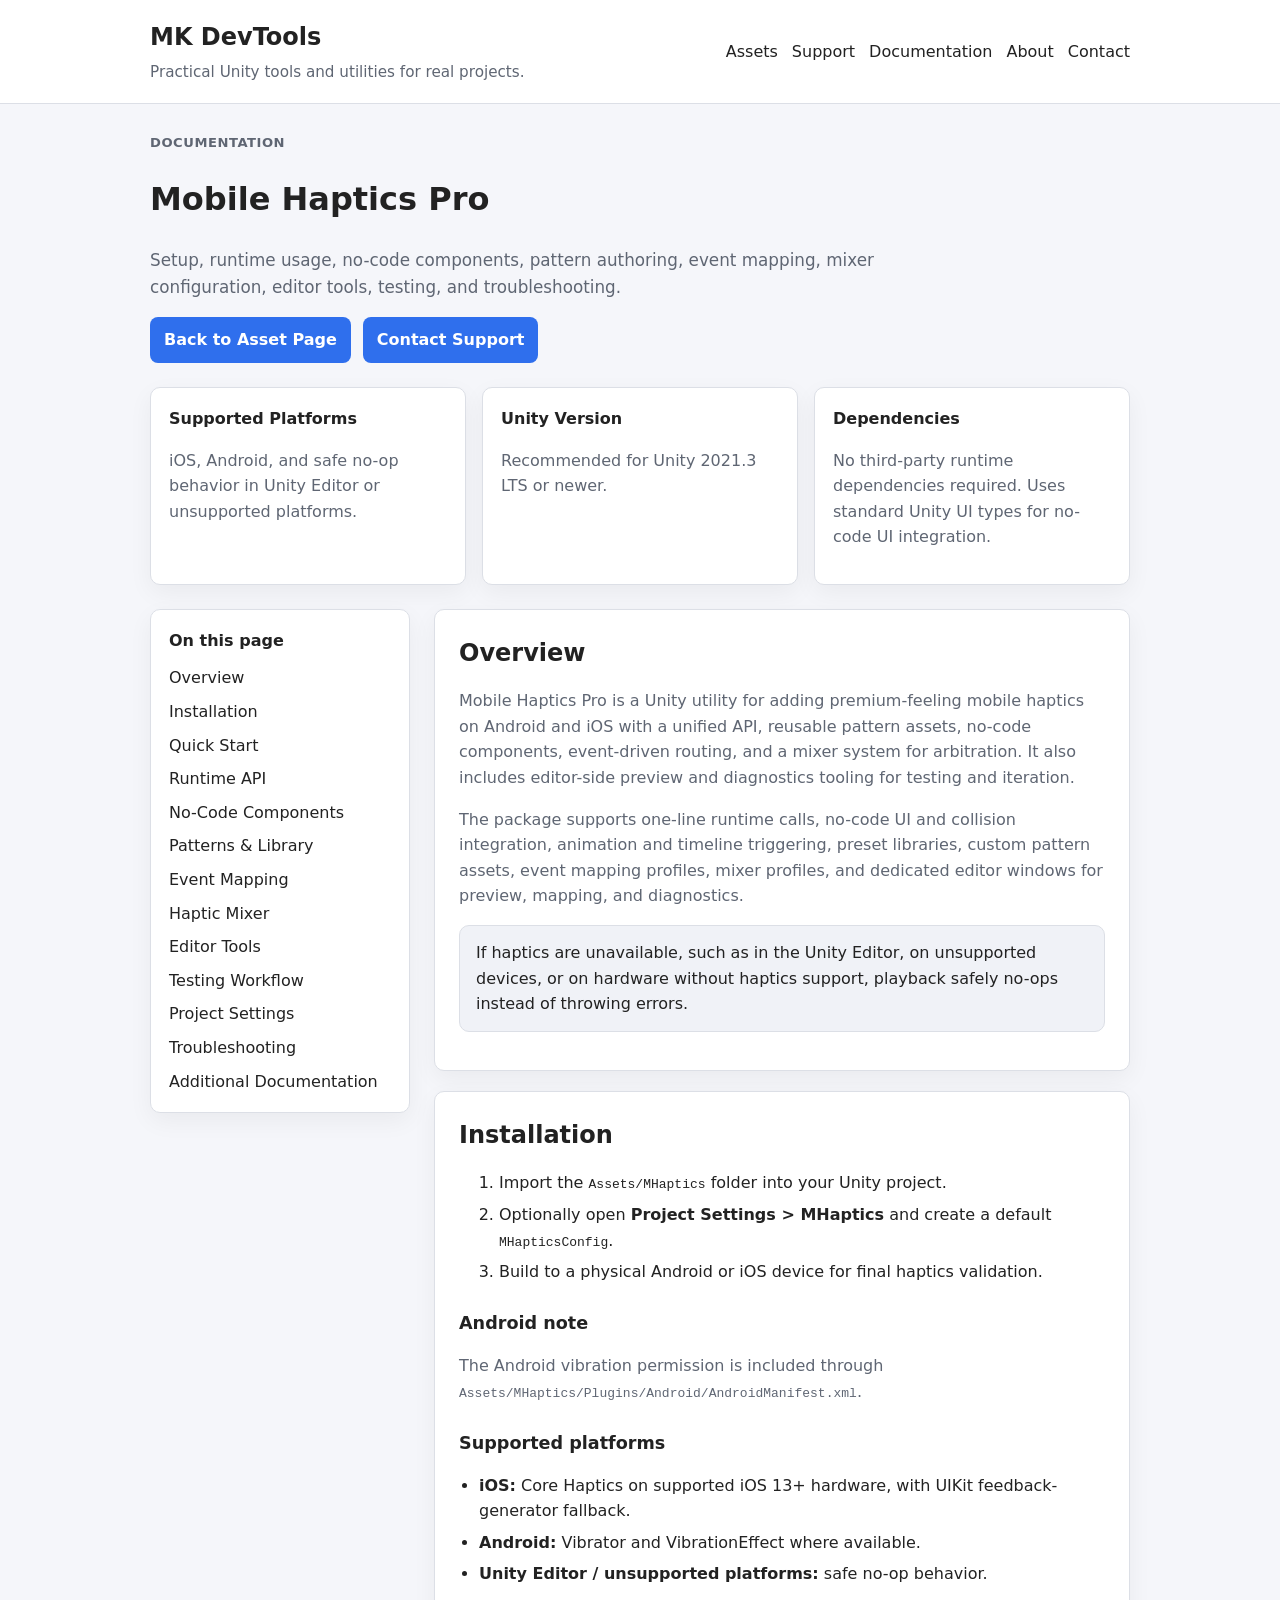
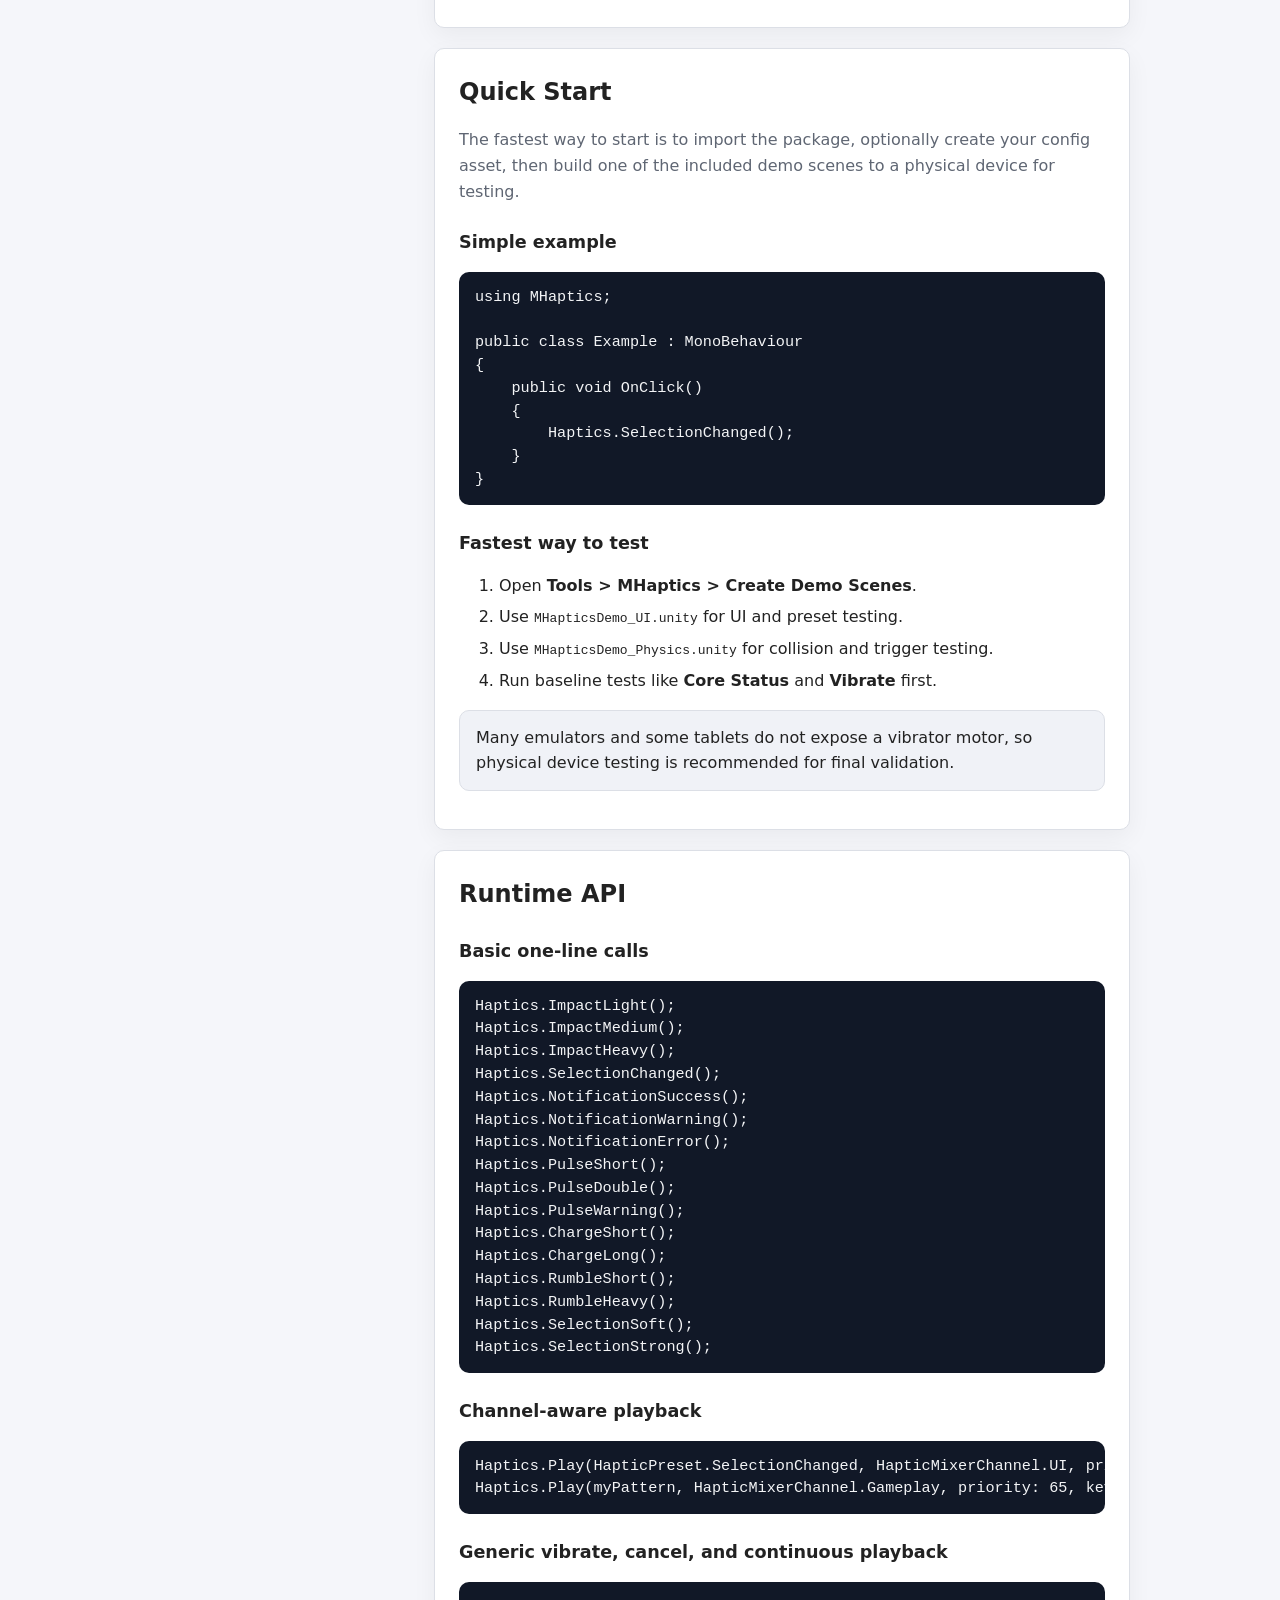
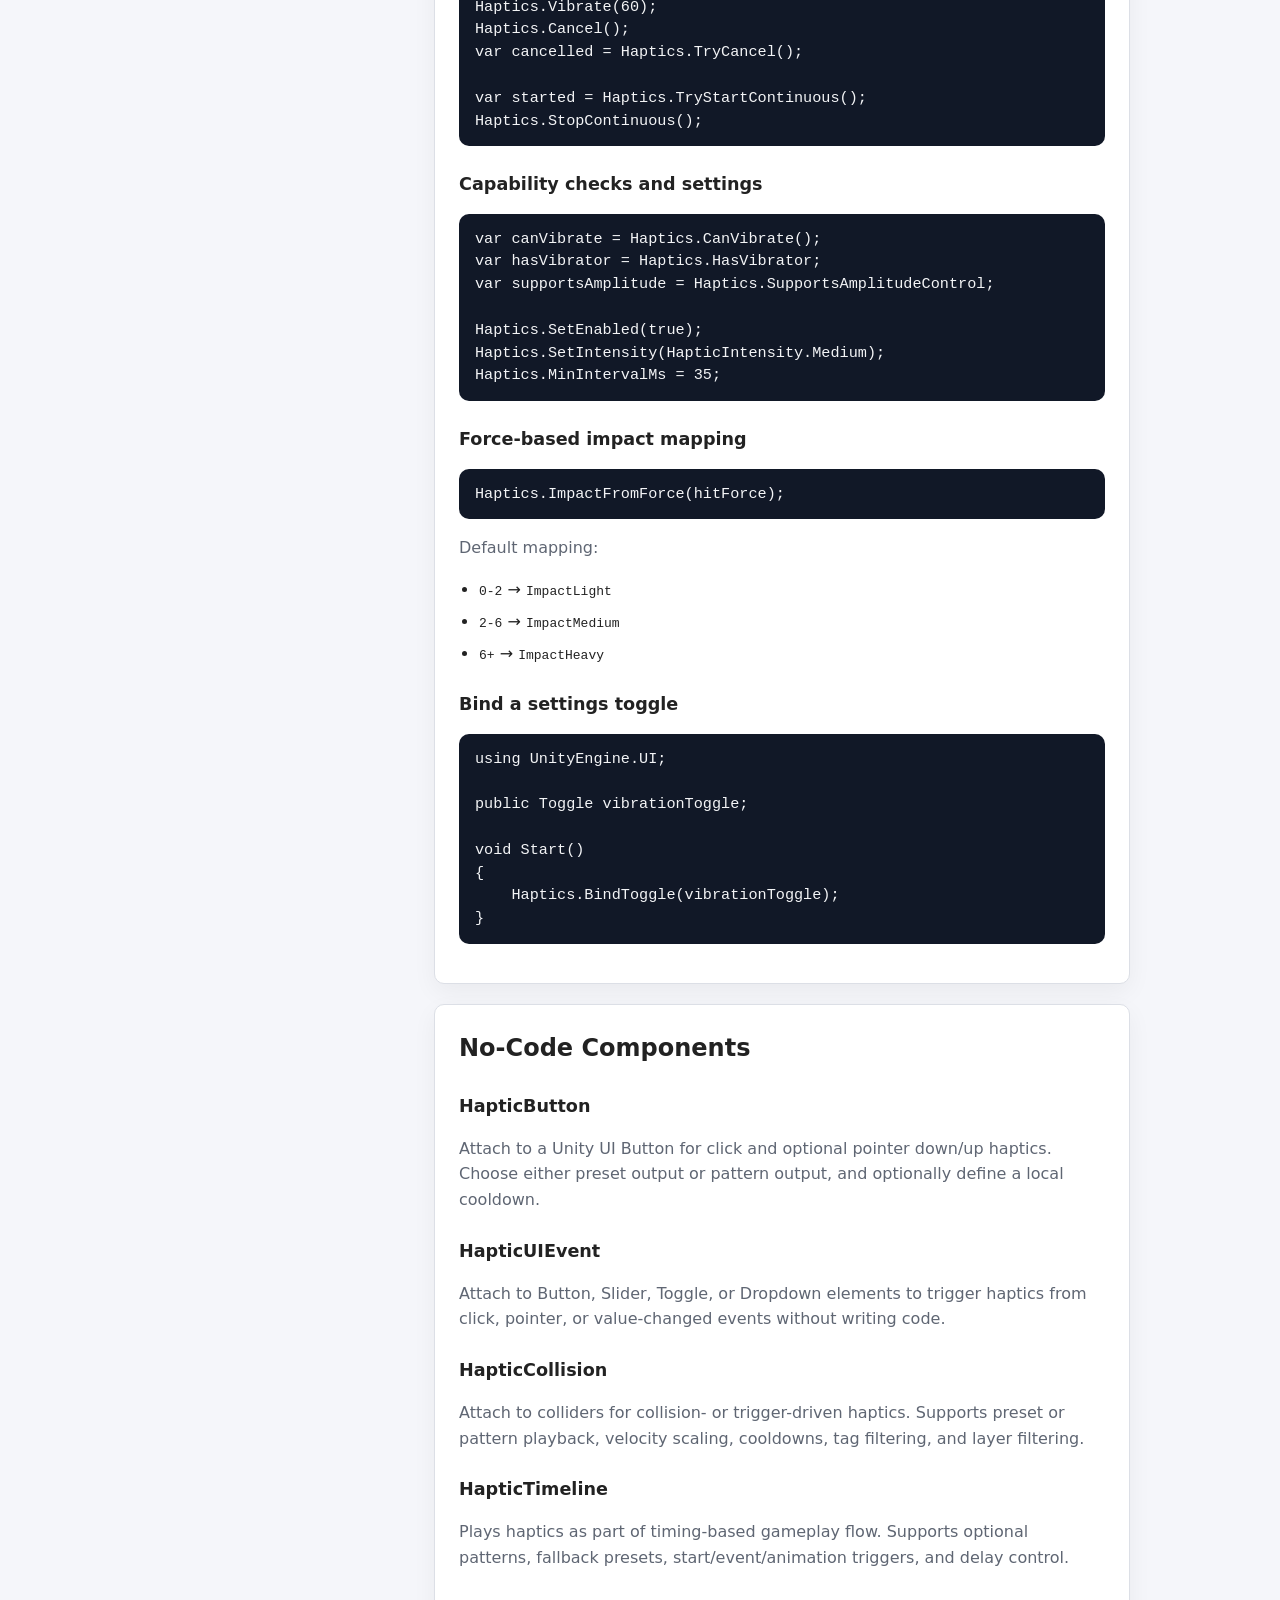
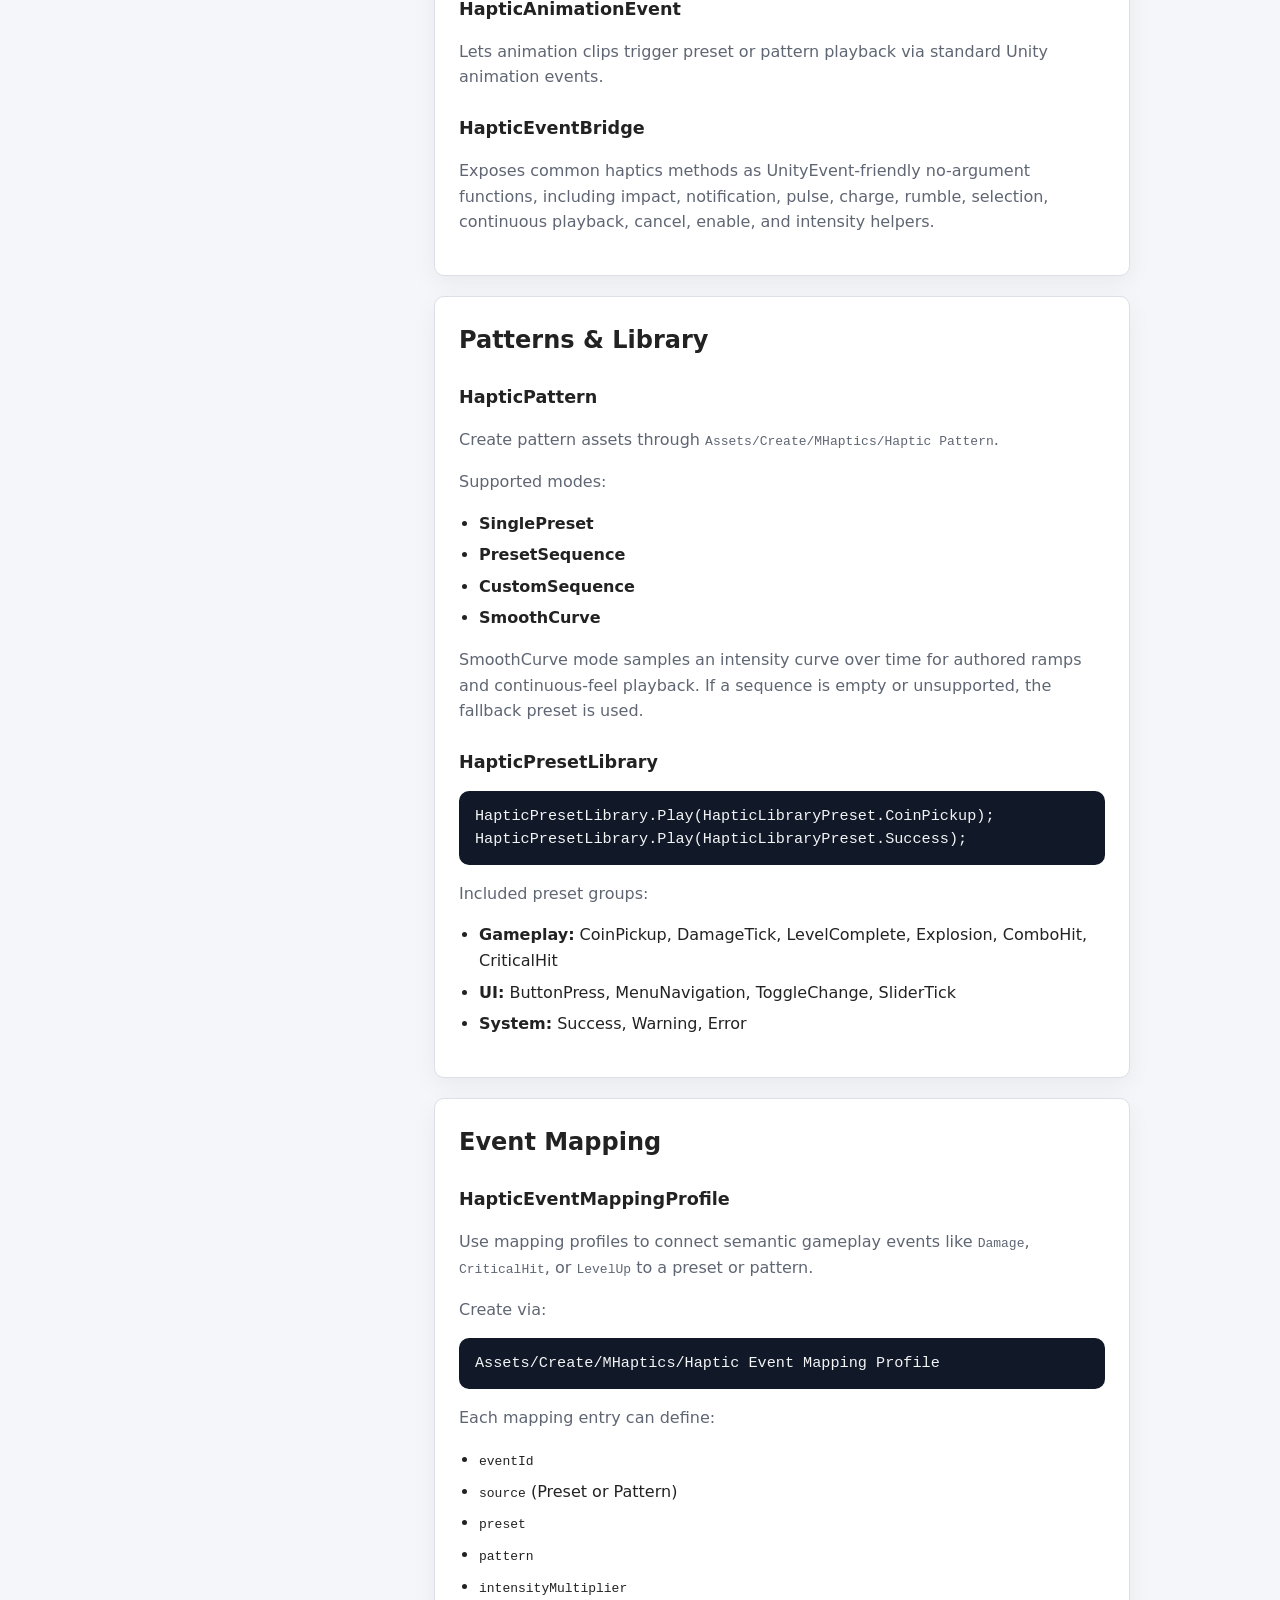
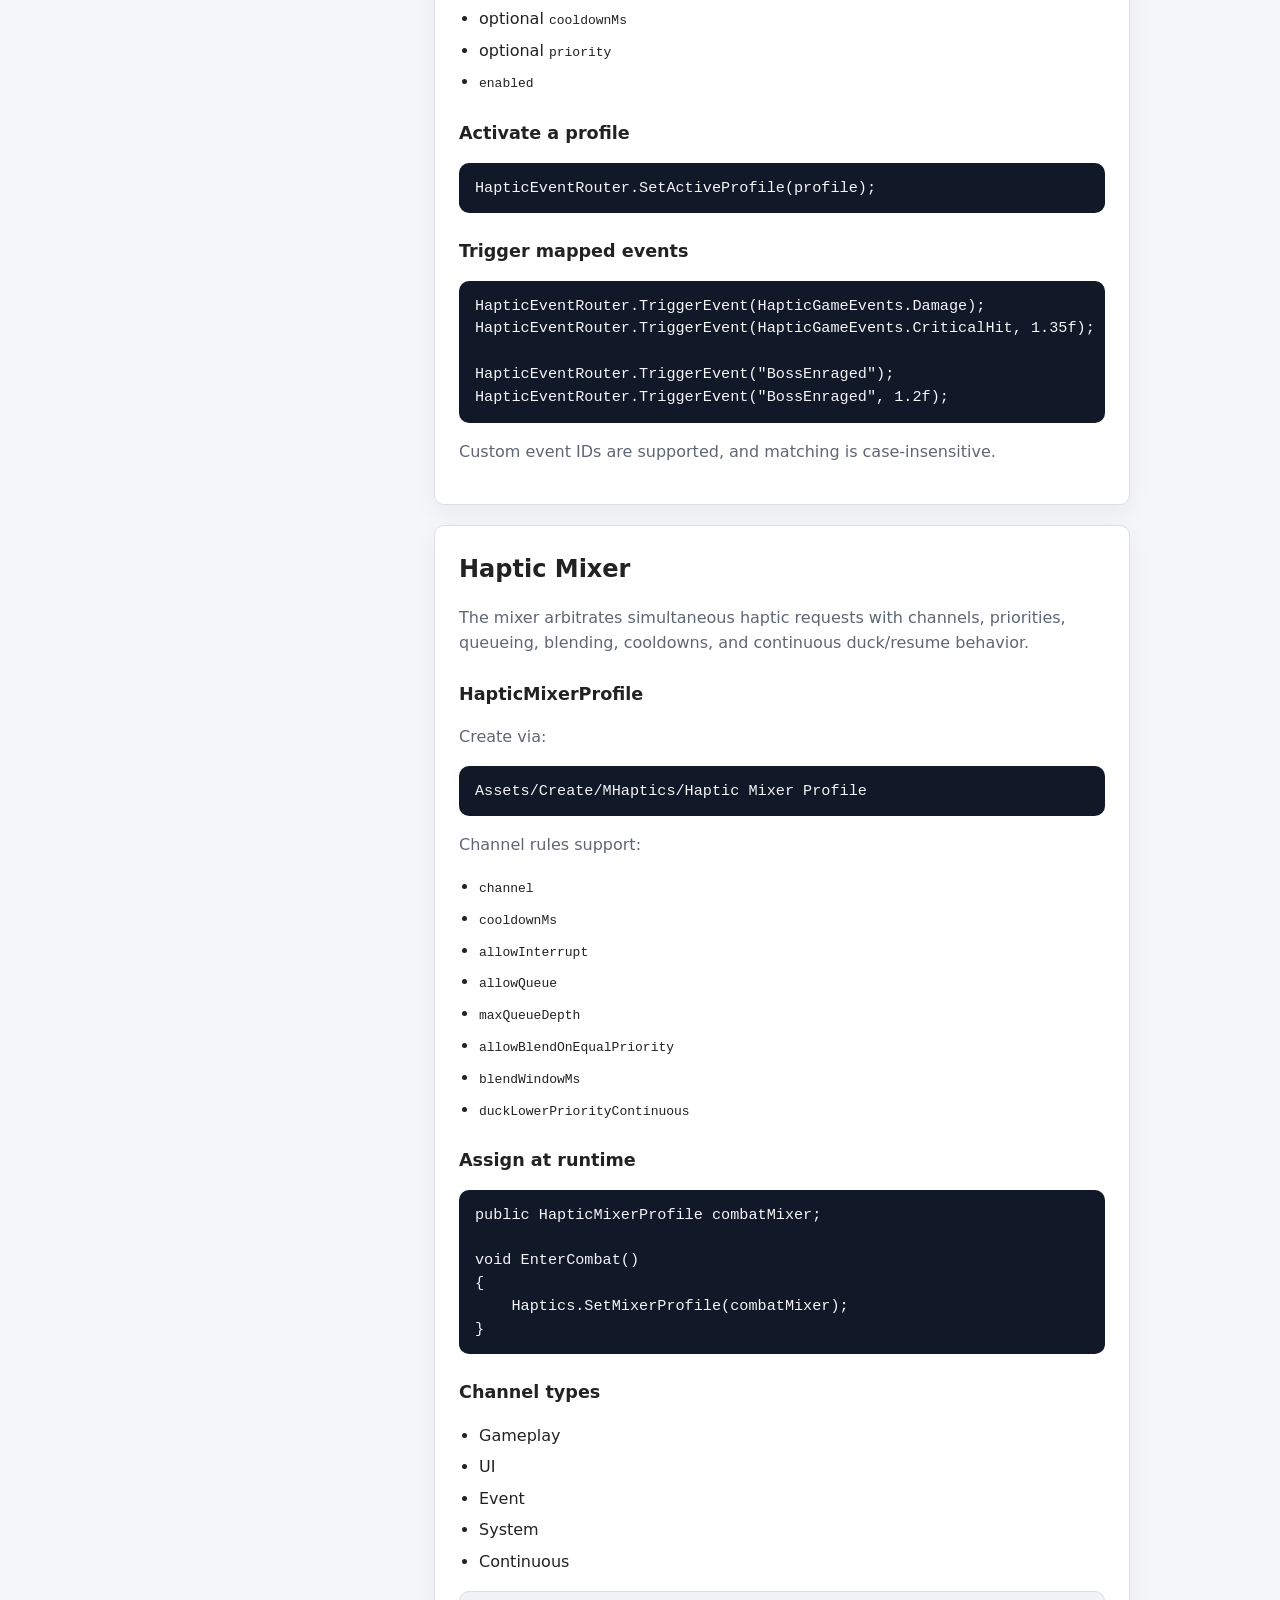
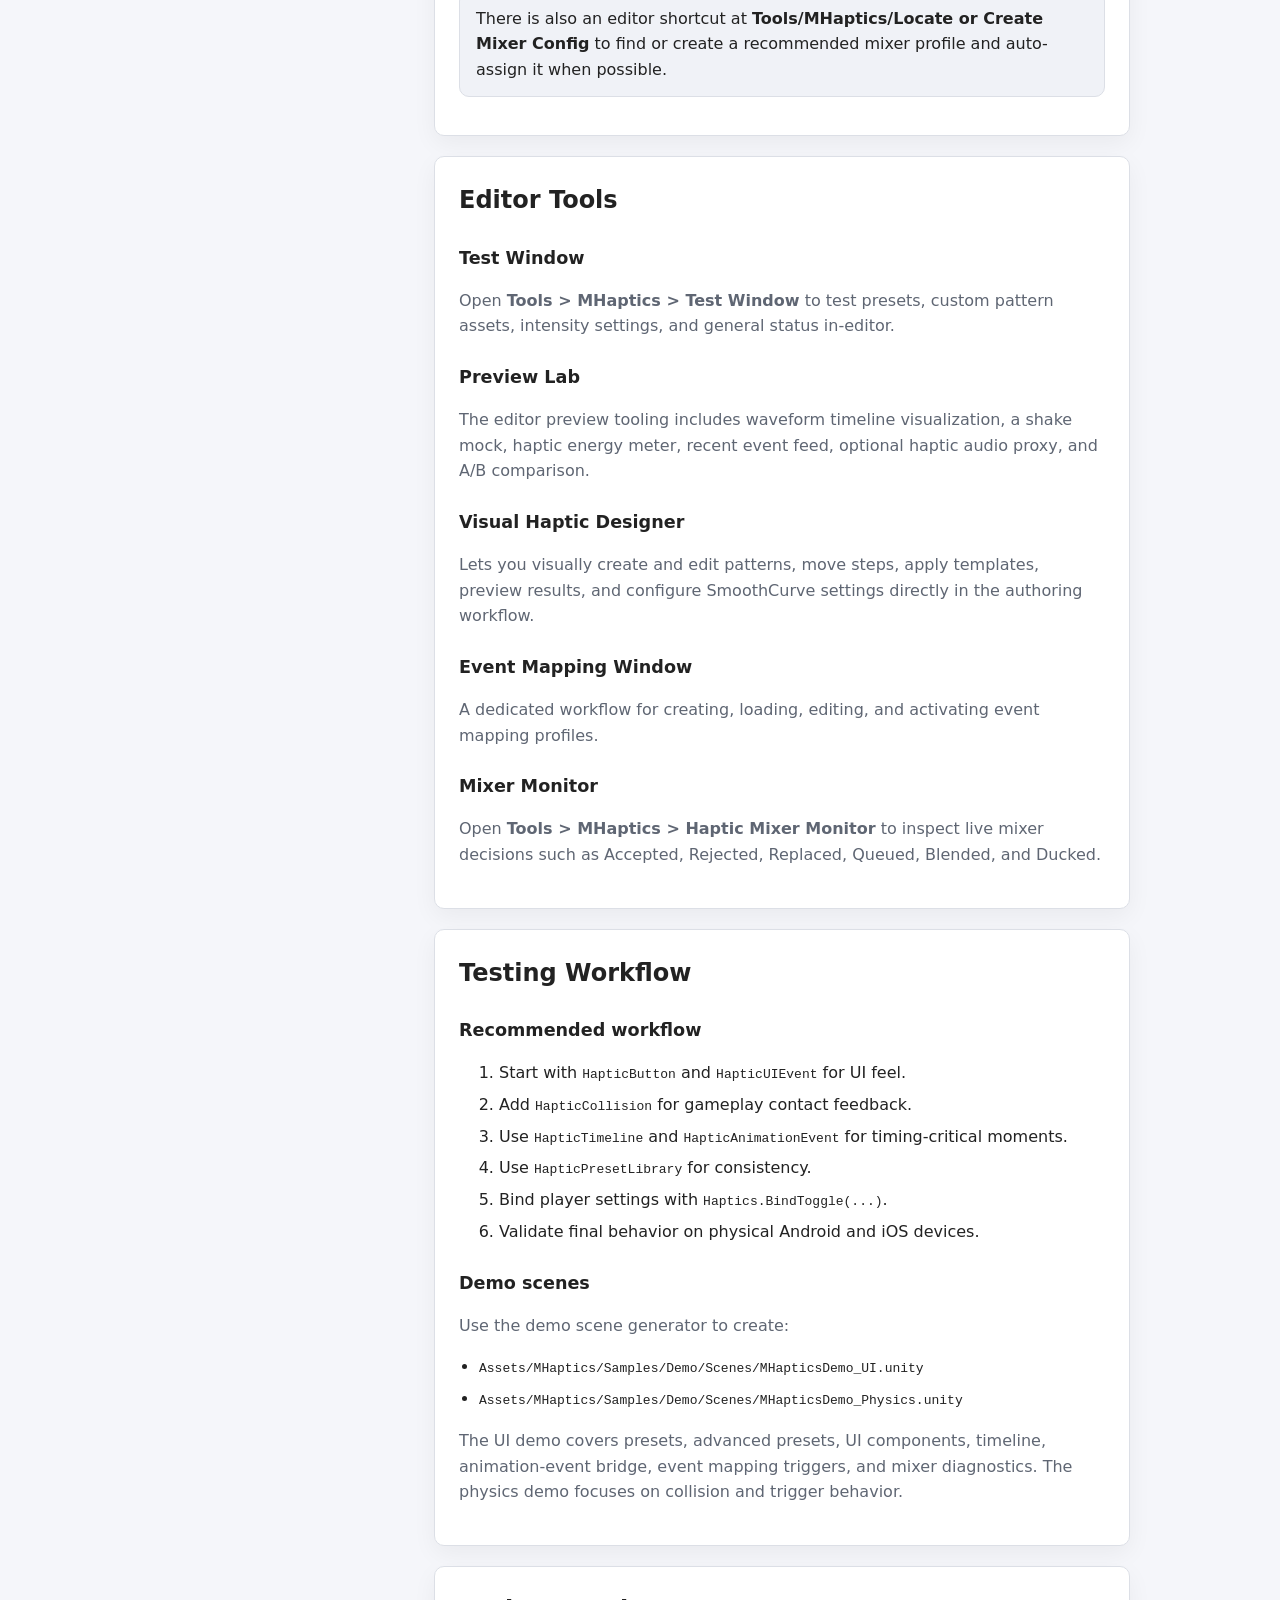
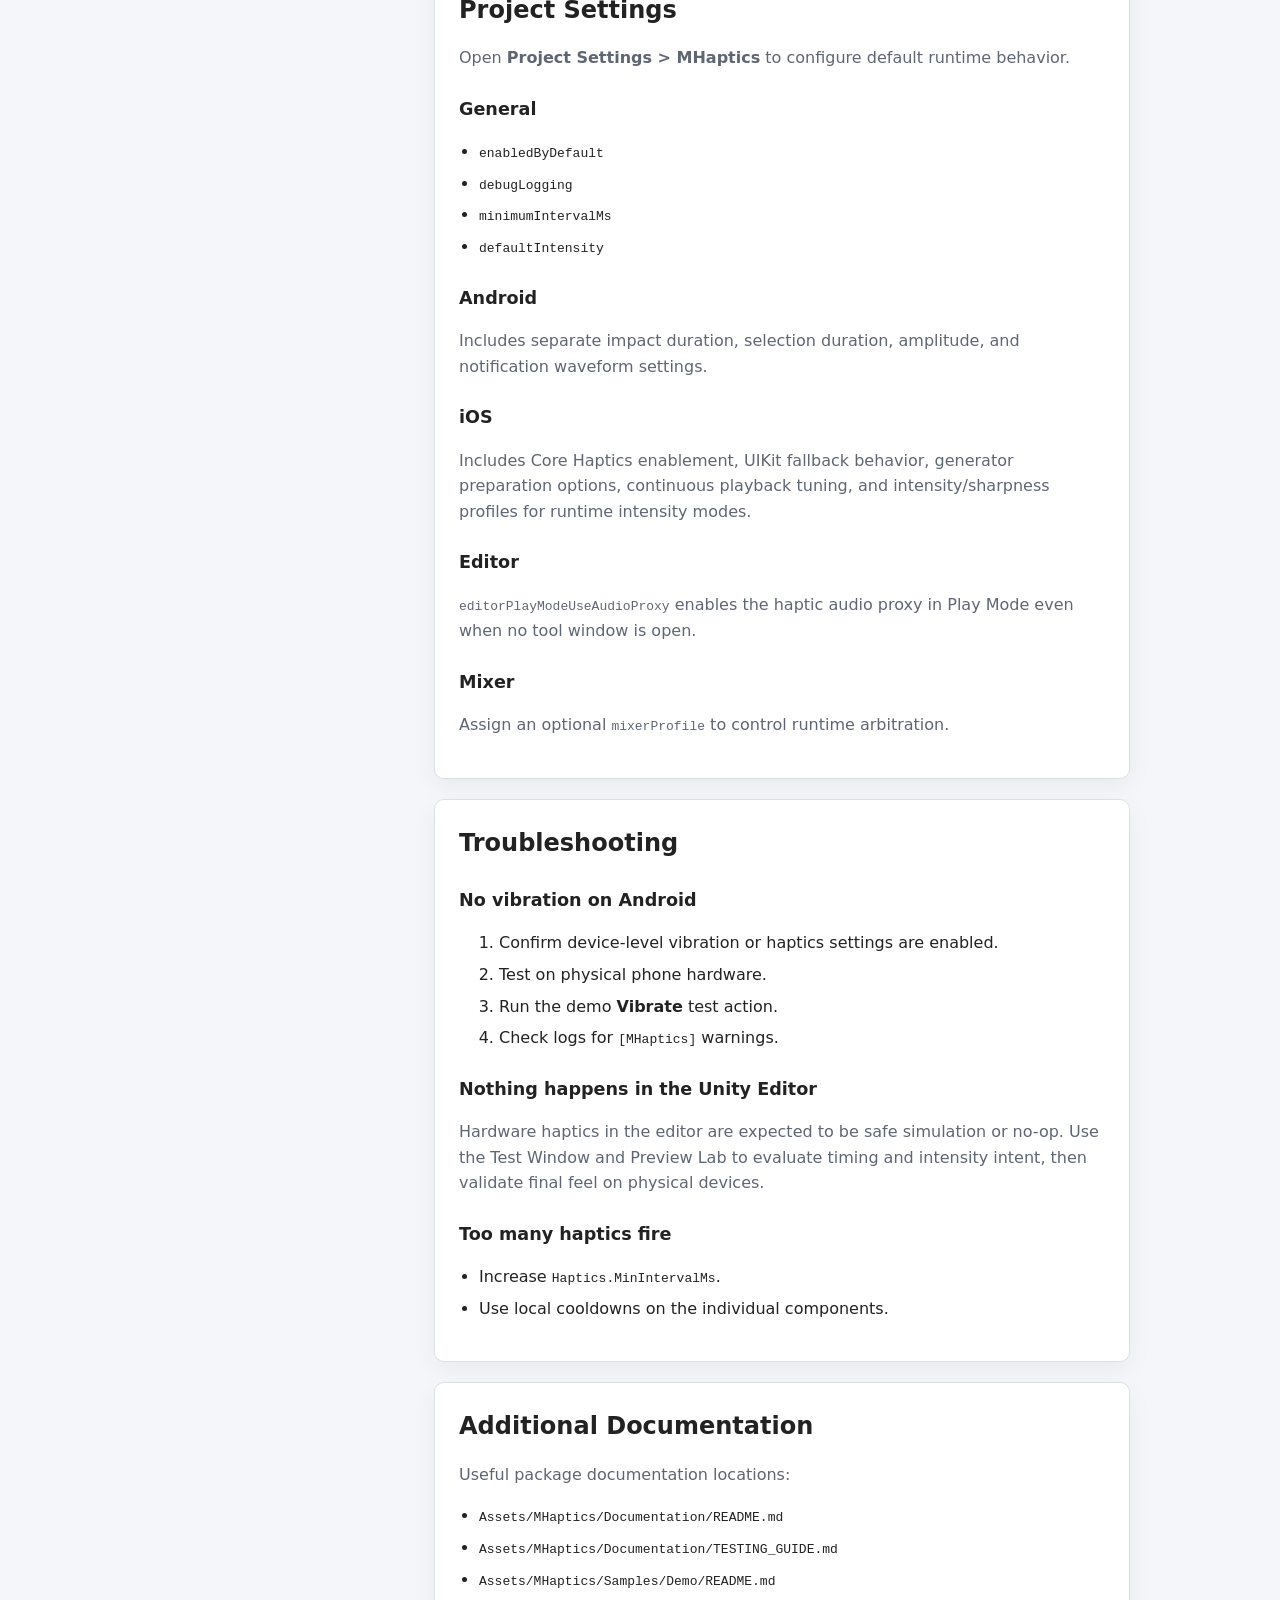
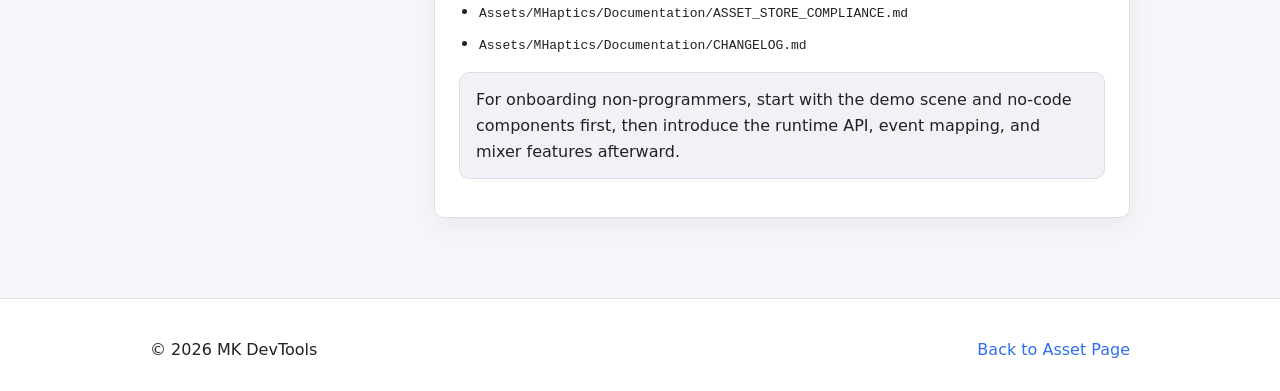
==== assets/mobile-haptics-pro-docs.html @ 399c9062 "Create mobile-haptics-pro-docs.html" ====
<!DOCTYPE html>
<html lang="en">
<head>
  <meta charset="UTF-8">
  <meta name="viewport" content="width=device-width, initial-scale=1.0">
  <title>Mobile Haptics Pro Documentation | MK DevTools</title>
  <meta
    name="description"
    content="Documentation for Mobile Haptics Pro - setup, usage, no-code components, patterns, event mapping, mixer system, editor tools, testing, and troubleshooting."
  >
  <link rel="stylesheet" href="../styles.css">
  <style>
    .docs-layout{
      display:grid;
      grid-template-columns: 260px minmax(0, 1fr);
      gap:24px;
      align-items:start;
    }

    .docs-sidebar{
      position:sticky;
      top:90px;
      background:var(--surface);
      border:1px solid var(--border);
      border-radius:var(--radius);
      padding:18px;
      box-shadow:var(--shadow);
    }

    .docs-sidebar h2{
      font-size:1rem;
      margin:0 0 12px;
    }

    .docs-sidebar ul{
      list-style:none;
      padding:0;
      margin:0;
    }

    .docs-sidebar li + li{
      margin-top:8px;
    }

    .docs-sidebar a{
      color:var(--text);
    }

    .docs-content{
      min-width:0;
    }

    .docs-section{
      background:var(--surface);
      border:1px solid var(--border);
      border-radius:var(--radius);
      padding:24px;
      box-shadow:var(--shadow);
      margin-bottom:20px;
    }

    .docs-section h2{
      margin-top:0;
      font-size:1.5rem;
    }

    .docs-section h3{
      margin-top:24px;
      margin-bottom:8px;
      font-size:1.1rem;
    }

    .docs-meta{
      display:grid;
      grid-template-columns:repeat(3, minmax(0, 1fr));
      gap:16px;
      margin-top:24px;
    }

    .docs-meta-card{
      background:var(--surface);
      border:1px solid var(--border);
      border-radius:var(--radius);
      padding:18px;
      box-shadow:var(--shadow);
    }

    .docs-meta-card h3{
      margin-top:0;
      font-size:1rem;
    }

    .code-block{
      background:#111827;
      color:#f3f4f6;
      padding:14px 16px;
      border-radius:10px;
      overflow:auto;
      font-size:0.95rem;
      line-height:1.5;
    }

    .callout{
      background:var(--surface-alt);
      border:1px solid var(--border);
      border-radius:10px;
      padding:14px 16px;
      margin:14px 0;
    }

    .inline-list li + li{
      margin-top:6px;
    }

    .docs-top-links{
      display:flex;
      gap:12px;
      flex-wrap:wrap;
      margin-top:16px;
    }

    @media (max-width: 900px){
      .docs-layout{
        grid-template-columns: 1fr;
      }

      .docs-sidebar{
        position:static;
      }

      .docs-meta{
        grid-template-columns:1fr;
      }
    }
  </style>
</head>
<body>

  <header class="site-header">
    <div class="container header-inner">
      <div>
        <a href="../index.html" class="brand">MK DevTools</a>
        <p class="tagline">Practical Unity tools and utilities for real projects.</p>
      </div>

      <nav class="main-nav">
        <a href="../index.html#assets">Assets</a>
        <a href="../index.html#support">Support</a>
        <a href="../index.html#documentation">Documentation</a>
        <a href="../index.html#about">About</a>
        <a href="../index.html#contact">Contact</a>
      </nav>
    </div>
  </header>

  <main class="section">
    <div class="container">
      <div class="page-header">
        <p class="eyebrow">Documentation</p>
        <h1>Mobile Haptics Pro</h1>
        <p class="lead">
          Setup, runtime usage, no-code components, pattern authoring, event mapping,
          mixer configuration, editor tools, testing, and troubleshooting.
        </p>

        <div class="docs-top-links">
          <a class="button" href="mobile-haptics-pro.html">Back to Asset Page</a>
          <a class="button" href="mailto:support@mkdevtools.com">Contact Support</a>
        </div>
      </div>

      <div class="docs-meta">
        <div class="docs-meta-card">
          <h3>Supported Platforms</h3>
          <p>iOS, Android, and safe no-op behavior in Unity Editor or unsupported platforms.</p>
        </div>
        <div class="docs-meta-card">
          <h3>Unity Version</h3>
          <p>Recommended for Unity 2021.3 LTS or newer.</p>
        </div>
        <div class="docs-meta-card">
          <h3>Dependencies</h3>
          <p>No third-party runtime dependencies required. Uses standard Unity UI types for no-code UI integration.</p>
        </div>
      </div>

      <div class="docs-layout" style="margin-top:24px;">
        <aside class="docs-sidebar">
          <h2>On this page</h2>
          <ul>
            <li><a href="#overview">Overview</a></li>
            <li><a href="#installation">Installation</a></li>
            <li><a href="#quick-start">Quick Start</a></li>
            <li><a href="#runtime-api">Runtime API</a></li>
            <li><a href="#no-code-components">No-Code Components</a></li>
            <li><a href="#patterns">Patterns & Library</a></li>
            <li><a href="#event-mapping">Event Mapping</a></li>
            <li><a href="#mixer">Haptic Mixer</a></li>
            <li><a href="#editor-tools">Editor Tools</a></li>
            <li><a href="#testing">Testing Workflow</a></li>
            <li><a href="#project-settings">Project Settings</a></li>
            <li><a href="#troubleshooting">Troubleshooting</a></li>
            <li><a href="#documentation-files">Additional Documentation</a></li>
          </ul>
        </aside>

        <div class="docs-content">

          <section id="overview" class="docs-section">
            <h2>Overview</h2>
            <p>
              Mobile Haptics Pro is a Unity utility for adding premium-feeling mobile haptics
              on Android and iOS with a unified API, reusable pattern assets, no-code components,
              event-driven routing, and a mixer system for arbitration. It also includes editor-side
              preview and diagnostics tooling for testing and iteration.
            </p>

            <p>
              The package supports one-line runtime calls, no-code UI and collision integration,
              animation and timeline triggering, preset libraries, custom pattern assets, event
              mapping profiles, mixer profiles, and dedicated editor windows for preview, mapping,
              and diagnostics.
            </p>

            <div class="callout">
              If haptics are unavailable, such as in the Unity Editor, on unsupported devices, or
              on hardware without haptics support, playback safely no-ops instead of throwing errors.
            </div>
          </section>

          <section id="installation" class="docs-section">
            <h2>Installation</h2>
            <ol class="inline-list">
              <li>Import the <code>Assets/MHaptics</code> folder into your Unity project.</li>
              <li>Optionally open <strong>Project Settings &gt; MHaptics</strong> and create a default <code>MHapticsConfig</code>.</li>
              <li>Build to a physical Android or iOS device for final haptics validation.</li>
            </ol>

            <h3>Android note</h3>
            <p>
              The Android vibration permission is included through
              <code>Assets/MHaptics/Plugins/Android/AndroidManifest.xml</code>.
            </p>

            <h3>Supported platforms</h3>
            <ul class="inline-list">
              <li><strong>iOS:</strong> Core Haptics on supported iOS 13+ hardware, with UIKit feedback-generator fallback.</li>
              <li><strong>Android:</strong> Vibrator and VibrationEffect where available.</li>
              <li><strong>Unity Editor / unsupported platforms:</strong> safe no-op behavior.</li>
            </ul>
          </section>

          <section id="quick-start" class="docs-section">
            <h2>Quick Start</h2>
            <p>
              The fastest way to start is to import the package, optionally create your config asset,
              then build one of the included demo scenes to a physical device for testing.
            </p>

            <h3>Simple example</h3>
            <pre class="code-block"><code>using MHaptics;

public class Example : MonoBehaviour
{
    public void OnClick()
    {
        Haptics.SelectionChanged();
    }
}</code></pre>

            <h3>Fastest way to test</h3>
            <ol class="inline-list">
              <li>Open <strong>Tools &gt; MHaptics &gt; Create Demo Scenes</strong>.</li>
              <li>Use <code>MHapticsDemo_UI.unity</code> for UI and preset testing.</li>
              <li>Use <code>MHapticsDemo_Physics.unity</code> for collision and trigger testing.</li>
              <li>Run baseline tests like <strong>Core Status</strong> and <strong>Vibrate</strong> first.</li>
            </ol>

            <div class="callout">
              Many emulators and some tablets do not expose a vibrator motor, so physical device testing
              is recommended for final validation.
            </div>
          </section>

          <section id="runtime-api" class="docs-section">
            <h2>Runtime API</h2>

            <h3>Basic one-line calls</h3>
            <pre class="code-block"><code>Haptics.ImpactLight();
Haptics.ImpactMedium();
Haptics.ImpactHeavy();
Haptics.SelectionChanged();
Haptics.NotificationSuccess();
Haptics.NotificationWarning();
Haptics.NotificationError();
Haptics.PulseShort();
Haptics.PulseDouble();
Haptics.PulseWarning();
Haptics.ChargeShort();
Haptics.ChargeLong();
Haptics.RumbleShort();
Haptics.RumbleHeavy();
Haptics.SelectionSoft();
Haptics.SelectionStrong();</code></pre>

            <h3>Channel-aware playback</h3>
            <pre class="code-block"><code>Haptics.Play(HapticPreset.SelectionChanged, HapticMixerChannel.UI, priority: 40, key: "MenuSelect");
Haptics.Play(myPattern, HapticMixerChannel.Gameplay, priority: 65, key: "CombatImpact");</code></pre>

            <h3>Generic vibrate, cancel, and continuous playback</h3>
            <pre class="code-block"><code>Haptics.Vibrate(60);
Haptics.Cancel();
var cancelled = Haptics.TryCancel();

var started = Haptics.TryStartContinuous();
Haptics.StopContinuous();</code></pre>

            <h3>Capability checks and settings</h3>
            <pre class="code-block"><code>var canVibrate = Haptics.CanVibrate();
var hasVibrator = Haptics.HasVibrator;
var supportsAmplitude = Haptics.SupportsAmplitudeControl;

Haptics.SetEnabled(true);
Haptics.SetIntensity(HapticIntensity.Medium);
Haptics.MinIntervalMs = 35;</code></pre>

            <h3>Force-based impact mapping</h3>
            <pre class="code-block"><code>Haptics.ImpactFromForce(hitForce);</code></pre>

            <p>Default mapping:</p>
            <ul class="inline-list">
              <li><code>0-2</code> → <code>ImpactLight</code></li>
              <li><code>2-6</code> → <code>ImpactMedium</code></li>
              <li><code>6+</code> → <code>ImpactHeavy</code></li>
            </ul>

            <h3>Bind a settings toggle</h3>
            <pre class="code-block"><code>using UnityEngine.UI;

public Toggle vibrationToggle;

void Start()
{
    Haptics.BindToggle(vibrationToggle);
}</code></pre>
          </section>

          <section id="no-code-components" class="docs-section">
            <h2>No-Code Components</h2>

            <h3>HapticButton</h3>
            <p>
              Attach to a Unity UI Button for click and optional pointer down/up haptics.
              Choose either preset output or pattern output, and optionally define a local cooldown.
            </p>

            <h3>HapticUIEvent</h3>
            <p>
              Attach to Button, Slider, Toggle, or Dropdown elements to trigger haptics from
              click, pointer, or value-changed events without writing code.
            </p>

            <h3>HapticCollision</h3>
            <p>
              Attach to colliders for collision- or trigger-driven haptics. Supports preset or pattern
              playback, velocity scaling, cooldowns, tag filtering, and layer filtering.
            </p>

            <h3>HapticTimeline</h3>
            <p>
              Plays haptics as part of timing-based gameplay flow. Supports optional patterns, fallback
              presets, start/event/animation triggers, and delay control.
            </p>

            <h3>HapticAnimationEvent</h3>
            <p>
              Lets animation clips trigger preset or pattern playback via standard Unity animation events.
            </p>

            <h3>HapticEventBridge</h3>
            <p>
              Exposes common haptics methods as UnityEvent-friendly no-argument functions, including impact,
              notification, pulse, charge, rumble, selection, continuous playback, cancel, enable, and intensity helpers.
            </p>
          </section>

          <section id="patterns" class="docs-section">
            <h2>Patterns & Library</h2>

            <h3>HapticPattern</h3>
            <p>Create pattern assets through <code>Assets/Create/MHaptics/Haptic Pattern</code>.</p>

            <p>Supported modes:</p>
            <ul class="inline-list">
              <li><strong>SinglePreset</strong></li>
              <li><strong>PresetSequence</strong></li>
              <li><strong>CustomSequence</strong></li>
              <li><strong>SmoothCurve</strong></li>
            </ul>

            <p>
              SmoothCurve mode samples an intensity curve over time for authored ramps and continuous-feel playback.
              If a sequence is empty or unsupported, the fallback preset is used.
            </p>

            <h3>HapticPresetLibrary</h3>
            <pre class="code-block"><code>HapticPresetLibrary.Play(HapticLibraryPreset.CoinPickup);
HapticPresetLibrary.Play(HapticLibraryPreset.Success);</code></pre>

            <p>Included preset groups:</p>
            <ul class="inline-list">
              <li><strong>Gameplay:</strong> CoinPickup, DamageTick, LevelComplete, Explosion, ComboHit, CriticalHit</li>
              <li><strong>UI:</strong> ButtonPress, MenuNavigation, ToggleChange, SliderTick</li>
              <li><strong>System:</strong> Success, Warning, Error</li>
            </ul>
          </section>

          <section id="event-mapping" class="docs-section">
            <h2>Event Mapping</h2>

            <h3>HapticEventMappingProfile</h3>
            <p>
              Use mapping profiles to connect semantic gameplay events like <code>Damage</code>,
              <code>CriticalHit</code>, or <code>LevelUp</code> to a preset or pattern.
            </p>

            <p>Create via:</p>
            <pre class="code-block"><code>Assets/Create/MHaptics/Haptic Event Mapping Profile</code></pre>

            <p>Each mapping entry can define:</p>
            <ul class="inline-list">
              <li><code>eventId</code></li>
              <li><code>source</code> (Preset or Pattern)</li>
              <li><code>preset</code></li>
              <li><code>pattern</code></li>
              <li><code>intensityMultiplier</code></li>
              <li>optional <code>cooldownMs</code></li>
              <li>optional <code>priority</code></li>
              <li><code>enabled</code></li>
            </ul>

            <h3>Activate a profile</h3>
            <pre class="code-block"><code>HapticEventRouter.SetActiveProfile(profile);</code></pre>

            <h3>Trigger mapped events</h3>
            <pre class="code-block"><code>HapticEventRouter.TriggerEvent(HapticGameEvents.Damage);
HapticEventRouter.TriggerEvent(HapticGameEvents.CriticalHit, 1.35f);

HapticEventRouter.TriggerEvent("BossEnraged");
HapticEventRouter.TriggerEvent("BossEnraged", 1.2f);</code></pre>

            <p>
              Custom event IDs are supported, and matching is case-insensitive.
            </p>
          </section>

          <section id="mixer" class="docs-section">
            <h2>Haptic Mixer</h2>
            <p>
              The mixer arbitrates simultaneous haptic requests with channels, priorities, queueing,
              blending, cooldowns, and continuous duck/resume behavior.
            </p>

            <h3>HapticMixerProfile</h3>
            <p>Create via:</p>
            <pre class="code-block"><code>Assets/Create/MHaptics/Haptic Mixer Profile</code></pre>

            <p>Channel rules support:</p>
            <ul class="inline-list">
              <li><code>channel</code></li>
              <li><code>cooldownMs</code></li>
              <li><code>allowInterrupt</code></li>
              <li><code>allowQueue</code></li>
              <li><code>maxQueueDepth</code></li>
              <li><code>allowBlendOnEqualPriority</code></li>
              <li><code>blendWindowMs</code></li>
              <li><code>duckLowerPriorityContinuous</code></li>
            </ul>

            <h3>Assign at runtime</h3>
            <pre class="code-block"><code>public HapticMixerProfile combatMixer;

void EnterCombat()
{
    Haptics.SetMixerProfile(combatMixer);
}</code></pre>

            <h3>Channel types</h3>
            <ul class="inline-list">
              <li>Gameplay</li>
              <li>UI</li>
              <li>Event</li>
              <li>System</li>
              <li>Continuous</li>
            </ul>

            <div class="callout">
              There is also an editor shortcut at <strong>Tools/MHaptics/Locate or Create Mixer Config</strong>
              to find or create a recommended mixer profile and auto-assign it when possible.
            </div>
          </section>

          <section id="editor-tools" class="docs-section">
            <h2>Editor Tools</h2>

            <h3>Test Window</h3>
            <p>
              Open <strong>Tools &gt; MHaptics &gt; Test Window</strong> to test presets, custom pattern assets,
              intensity settings, and general status in-editor.
            </p>

            <h3>Preview Lab</h3>
            <p>
              The editor preview tooling includes waveform timeline visualization, a shake mock,
              haptic energy meter, recent event feed, optional haptic audio proxy, and A/B comparison.
            </p>

            <h3>Visual Haptic Designer</h3>
            <p>
              Lets you visually create and edit patterns, move steps, apply templates, preview results,
              and configure SmoothCurve settings directly in the authoring workflow.
            </p>

            <h3>Event Mapping Window</h3>
            <p>
              A dedicated workflow for creating, loading, editing, and activating event mapping profiles.
            </p>

            <h3>Mixer Monitor</h3>
            <p>
              Open <strong>Tools &gt; MHaptics &gt; Haptic Mixer Monitor</strong> to inspect live mixer decisions
              such as Accepted, Rejected, Replaced, Queued, Blended, and Ducked.
            </p>
          </section>

          <section id="testing" class="docs-section">
            <h2>Testing Workflow</h2>

            <h3>Recommended workflow</h3>
            <ol class="inline-list">
              <li>Start with <code>HapticButton</code> and <code>HapticUIEvent</code> for UI feel.</li>
              <li>Add <code>HapticCollision</code> for gameplay contact feedback.</li>
              <li>Use <code>HapticTimeline</code> and <code>HapticAnimationEvent</code> for timing-critical moments.</li>
              <li>Use <code>HapticPresetLibrary</code> for consistency.</li>
              <li>Bind player settings with <code>Haptics.BindToggle(...)</code>.</li>
              <li>Validate final behavior on physical Android and iOS devices.</li>
            </ol>

            <h3>Demo scenes</h3>
            <p>Use the demo scene generator to create:</p>
            <ul class="inline-list">
              <li><code>Assets/MHaptics/Samples/Demo/Scenes/MHapticsDemo_UI.unity</code></li>
              <li><code>Assets/MHaptics/Samples/Demo/Scenes/MHapticsDemo_Physics.unity</code></li>
            </ul>

            <p>
              The UI demo covers presets, advanced presets, UI components, timeline, animation-event bridge,
              event mapping triggers, and mixer diagnostics. The physics demo focuses on collision and trigger behavior.
            </p>
          </section>

          <section id="project-settings" class="docs-section">
            <h2>Project Settings</h2>
            <p>
              Open <strong>Project Settings &gt; MHaptics</strong> to configure default runtime behavior.
            </p>

            <h3>General</h3>
            <ul class="inline-list">
              <li><code>enabledByDefault</code></li>
              <li><code>debugLogging</code></li>
              <li><code>minimumIntervalMs</code></li>
              <li><code>defaultIntensity</code></li>
            </ul>

            <h3>Android</h3>
            <p>
              Includes separate impact duration, selection duration, amplitude, and notification waveform settings.
            </p>

            <h3>iOS</h3>
            <p>
              Includes Core Haptics enablement, UIKit fallback behavior, generator preparation options,
              continuous playback tuning, and intensity/sharpness profiles for runtime intensity modes.
            </p>

            <h3>Editor</h3>
            <p>
              <code>editorPlayModeUseAudioProxy</code> enables the haptic audio proxy in Play Mode even when no tool window is open.
            </p>

            <h3>Mixer</h3>
            <p>
              Assign an optional <code>mixerProfile</code> to control runtime arbitration.
            </p>
          </section>

          <section id="troubleshooting" class="docs-section">
            <h2>Troubleshooting</h2>

            <h3>No vibration on Android</h3>
            <ol class="inline-list">
              <li>Confirm device-level vibration or haptics settings are enabled.</li>
              <li>Test on physical phone hardware.</li>
              <li>Run the demo <strong>Vibrate</strong> test action.</li>
              <li>Check logs for <code>[MHaptics]</code> warnings.</li>
            </ol>

            <h3>Nothing happens in the Unity Editor</h3>
            <p>
              Hardware haptics in the editor are expected to be safe simulation or no-op.
              Use the Test Window and Preview Lab to evaluate timing and intensity intent,
              then validate final feel on physical devices.
            </p>

            <h3>Too many haptics fire</h3>
            <ul class="inline-list">
              <li>Increase <code>Haptics.MinIntervalMs</code>.</li>
              <li>Use local cooldowns on the individual components.</li>
            </ul>
          </section>

          <section id="documentation-files" class="docs-section">
            <h2>Additional Documentation</h2>
            <p>Useful package documentation locations:</p>
            <ul class="inline-list">
              <li><code>Assets/MHaptics/Documentation/README.md</code></li>
              <li><code>Assets/MHaptics/Documentation/TESTING_GUIDE.md</code></li>
              <li><code>Assets/MHaptics/Samples/Demo/README.md</code></li>
              <li><code>Assets/MHaptics/Documentation/ASSET_STORE_COMPLIANCE.md</code></li>
              <li><code>Assets/MHaptics/Documentation/CHANGELOG.md</code></li>
            </ul>

            <div class="callout">
              For onboarding non-programmers, start with the demo scene and no-code components first,
              then introduce the runtime API, event mapping, and mixer features afterward.
            </div>
          </section>

        </div>
      </div>
    </div>
  </main>

  <footer class="site-footer">
    <div class="container footer-inner">
      <p>© 2026 MK DevTools</p>
      <p><a href="mobile-haptics-pro.html">Back to Asset Page</a></p>
    </div>
  </footer>

</body>
</html>
---- styles.css ----
:root{
    --bg: #f5f6fa;
    --surface: #ffffff;
    --surface-alt: #f0f2f7;
    --text: #222222;
    --muted: #5f6673;
    --border: #dcdfe6;
    --accent: #2f6fed;
    --accent-hover: #1f57c9;
    --shadow: 0 8px 24px rgba(0,0,0,0.05);
    --radius: 10px;
}

*{
    box-sizing: border-box;
}

html{
    scroll-behavior: smooth;
}

body{
    margin: 0;
    font-family: system-ui, Arial, sans-serif;
    background: var(--bg);
    color: var(--text);
    line-height: 1.6;
}

a{
    color: var(--accent);
    text-decoration: none;
}

a:hover{
    text-decoration: underline;
}

.container{
    width: min(100% - 32px, 980px);
    margin: 0 auto;
}

.narrow{
    max-width: 760px;
}

.site-header{
    background: var(--surface);
    border-bottom: 1px solid var(--border);
    position: sticky;
    top: 0;
    z-index: 20;
}

.header-inner{
    display: flex;
    justify-content: space-between;
    align-items: center;
    gap: 24px;
    padding: 18px 0;
}

.brand{
    font-size: 1.5rem;
    font-weight: 700;
    color: var(--text);
    text-decoration: none;
}

.brand:hover{
    text-decoration: none;
}

.tagline{
    margin: 4px 0 0;
    color: var(--muted);
    font-size: 0.95rem;
}

.main-nav{
    display: flex;
    flex-wrap: wrap;
    gap: 14px;
}

.main-nav a{
    color: var(--text);
    font-weight: 500;
}

.hero{
    padding: 56px 0 28px;
}

.hero h1{
    margin: 0 0 12px;
    font-size: clamp(2rem, 4vw, 2.8rem);
    line-height: 1.15;
}

.hero p{
    margin: 0;
    max-width: 760px;
    color: var(--muted);
    font-size: 1.05rem;
}

.section{
    padding: 28px 0;
}

.alt-section{
    background: var(--surface-alt);
    border-top: 1px solid var(--border);
    border-bottom: 1px solid var(--border);
}

h2{
    margin-top: 0;
    margin-bottom: 12px;
    font-size: 1.7rem;
}

.section-intro,
.lead,
.content-card p,
.section p{
    color: var(--muted);
}

.asset-grid,
.feature-grid,
.info-grid{
    display: grid;
    gap: 20px;
}

.asset-grid{
    grid-template-columns: repeat(2, minmax(0, 1fr));
    margin-top: 20px;
}

.info-grid{
    grid-template-columns: 2fr 1fr;
    margin-top: 24px;
}

.feature-grid{
    grid-template-columns: repeat(3, minmax(0, 1fr));
}

.asset-card,
.content-card,
.feature-card{
    background: var(--surface);
    border: 1px solid var(--border);
    border-radius: var(--radius);
    padding: 20px;
    box-shadow: var(--shadow);
}

.asset-card h3,
.content-card h2,
.feature-card h3{
    margin-top: 0;
}

.page-header{
    margin-bottom: 8px;
}

.eyebrow{
    margin: 0 0 6px;
    color: var(--accent);
    font-weight: 700;
    text-transform: uppercase;
    letter-spacing: 0.04em;
    font-size: 0.82rem;
}

.lead{
    font-size: 1.05rem;
    max-width: 820px;
}

.section-block{
    margin-top: 32px;
}

.link-list{
    padding-left: 18px;
    margin: 0;
}

.button{
    display: inline-block;
    background: var(--accent);
    color: #fff;
    padding: 10px 14px;
    border-radius: 8px;
    font-weight: 600;
    text-decoration: none;
}

.button:hover{
    background: var(--accent-hover);
    text-decoration: none;
}

.site-footer{
    margin-top: 32px;
    padding: 22px 0;
    border-top: 1px solid var(--border);
    background: var(--surface);
}

.footer-inner{
    display: flex;
    justify-content: space-between;
    align-items: center;
    gap: 16px;
    flex-wrap: wrap;
}

ul{
    padding-left: 20px;
}

@media (max-width: 900px){
    .feature-grid{
        grid-template-columns: repeat(2, minmax(0, 1fr));
    }

    .info-grid{
        grid-template-columns: 1fr;
    }
}

@media (max-width: 700px){
    .header-inner{
        flex-direction: column;
        align-items: flex-start;
    }

    .asset-grid,
    .feature-grid{
        grid-template-columns: 1fr;
    }

    .hero{
        padding-top: 40px;
    }
}
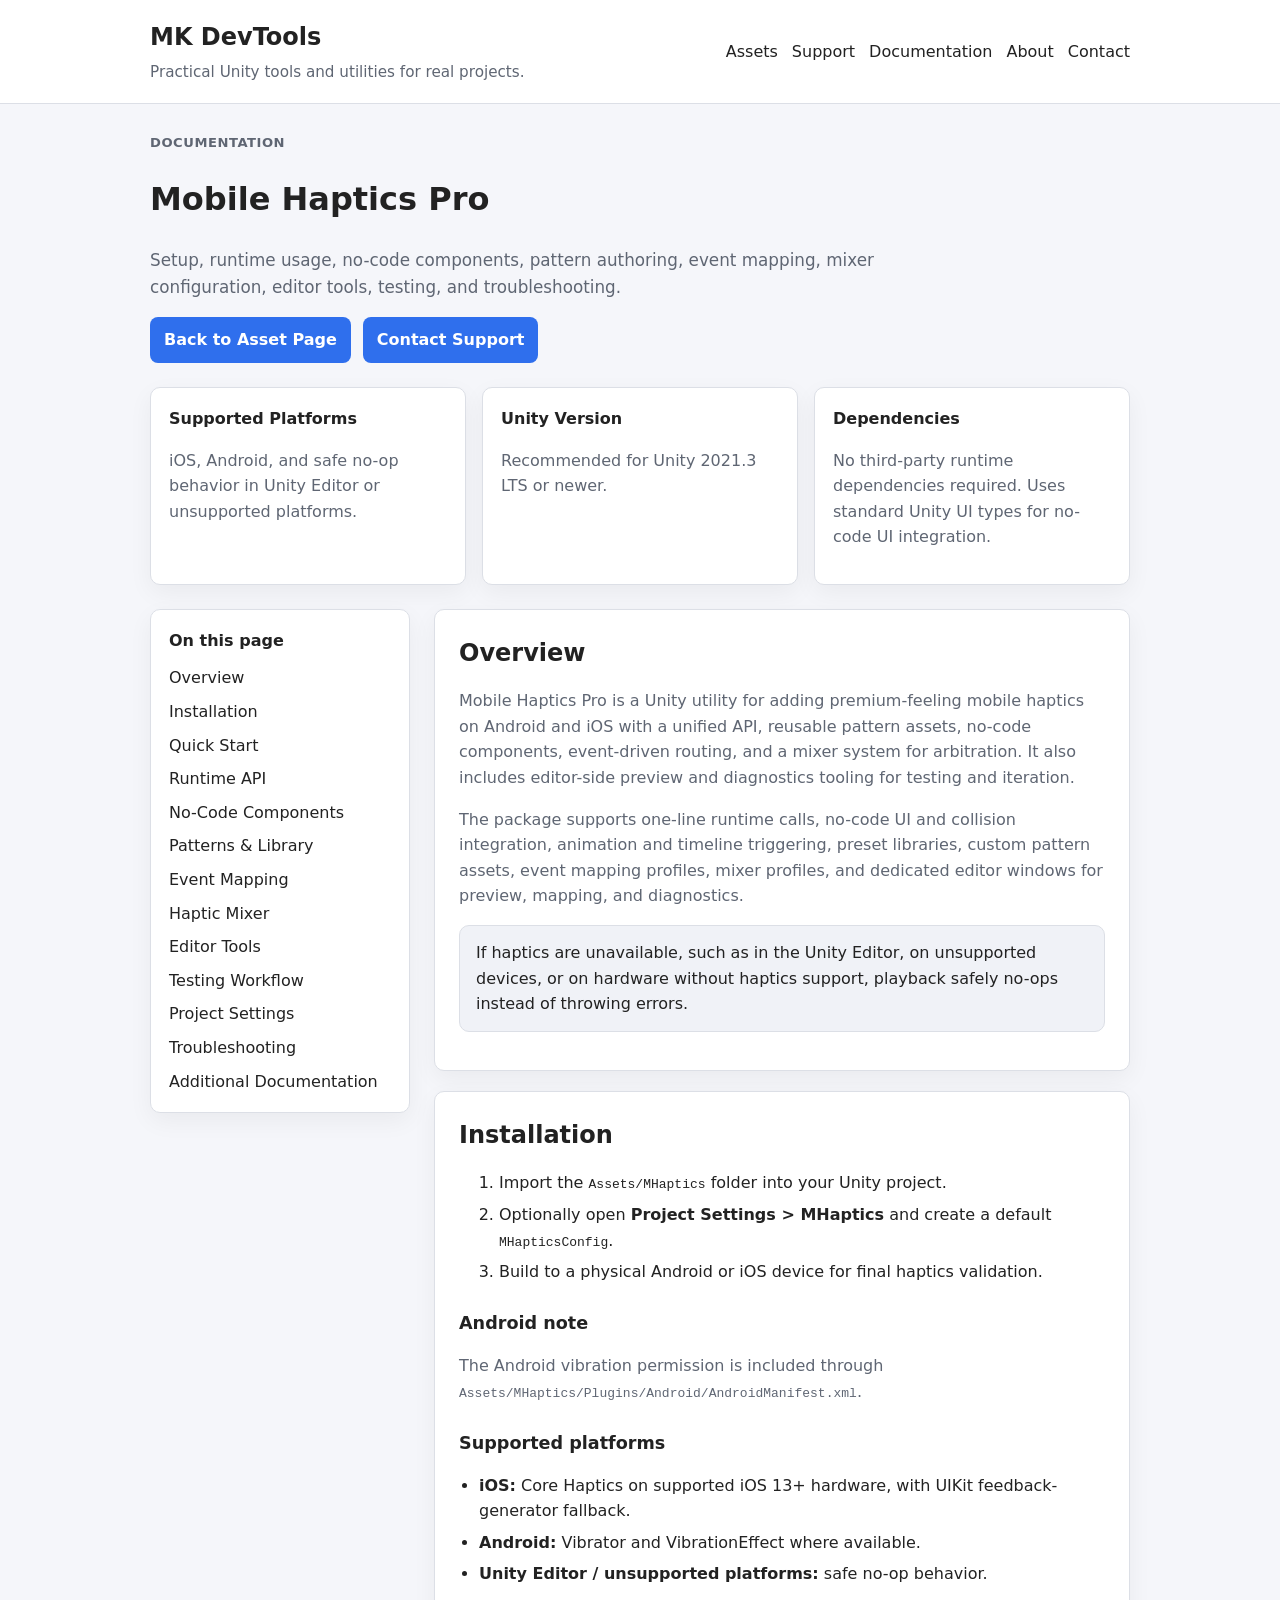
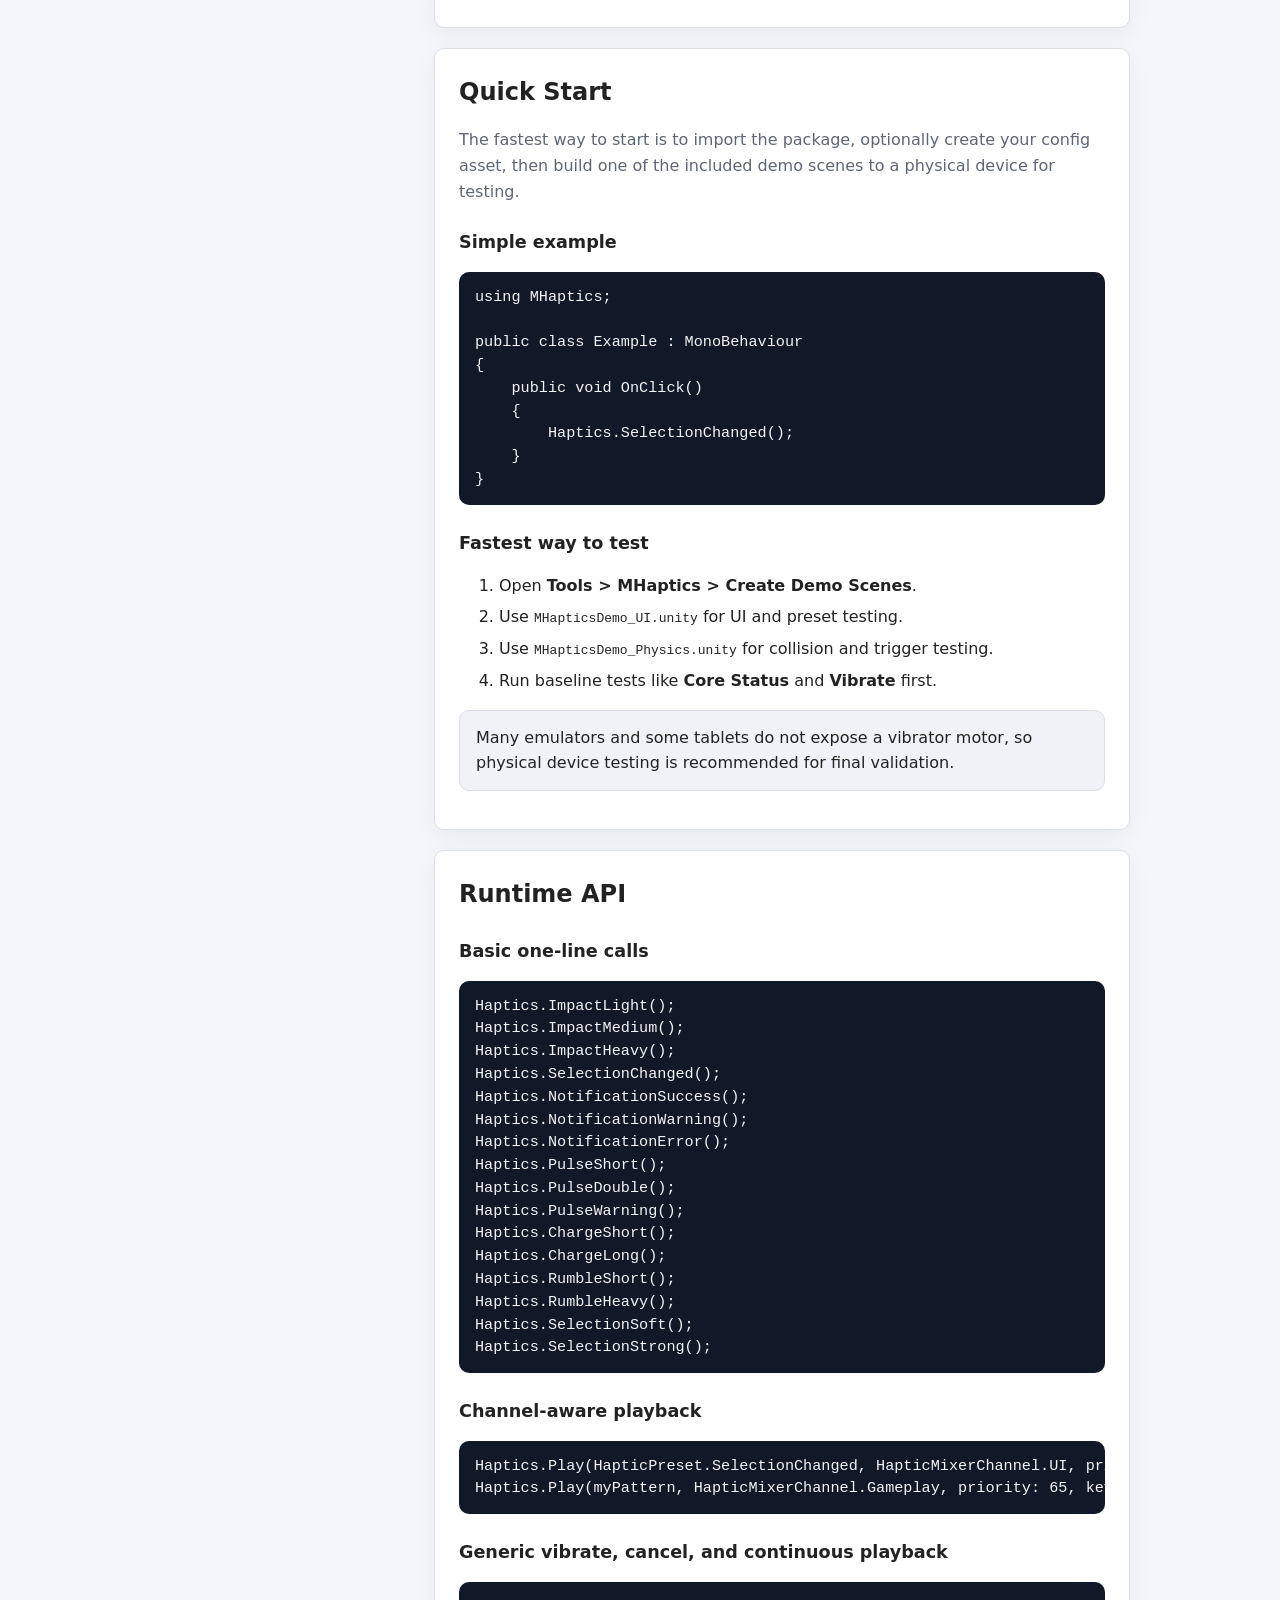
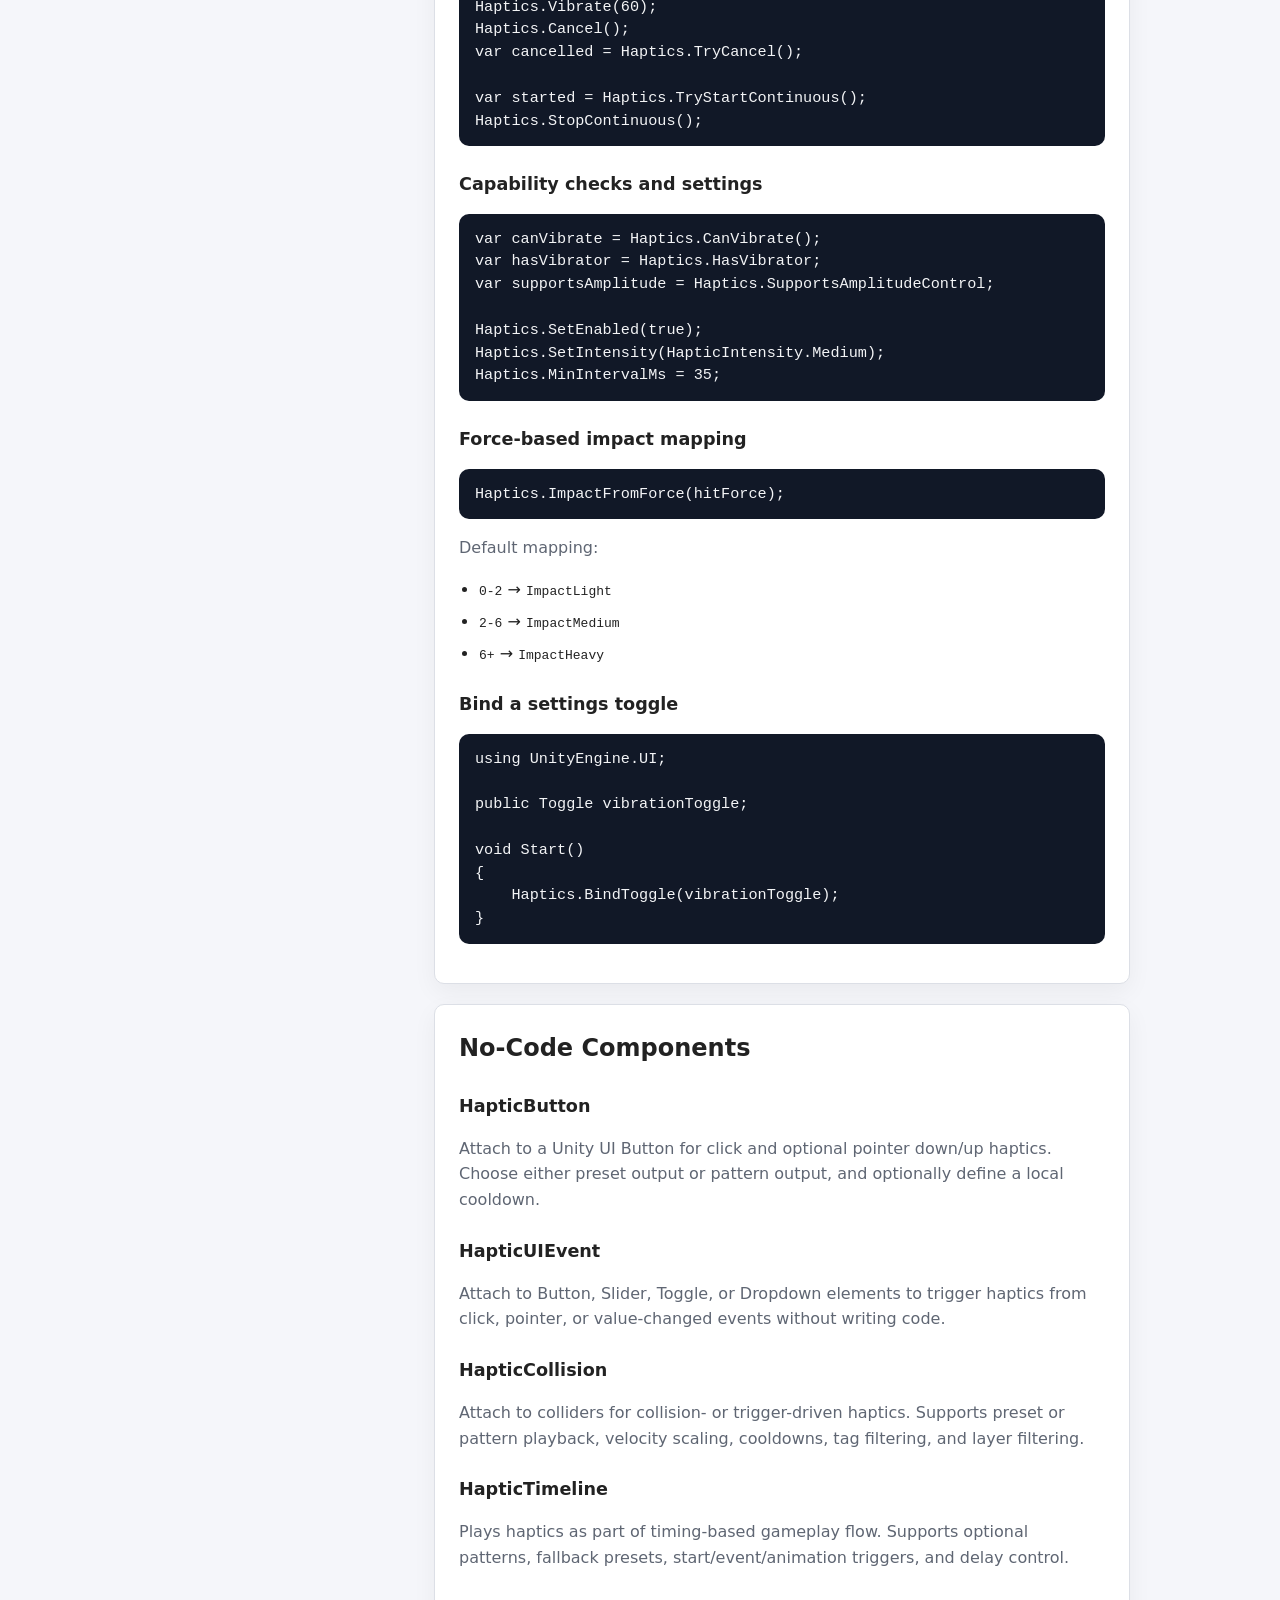
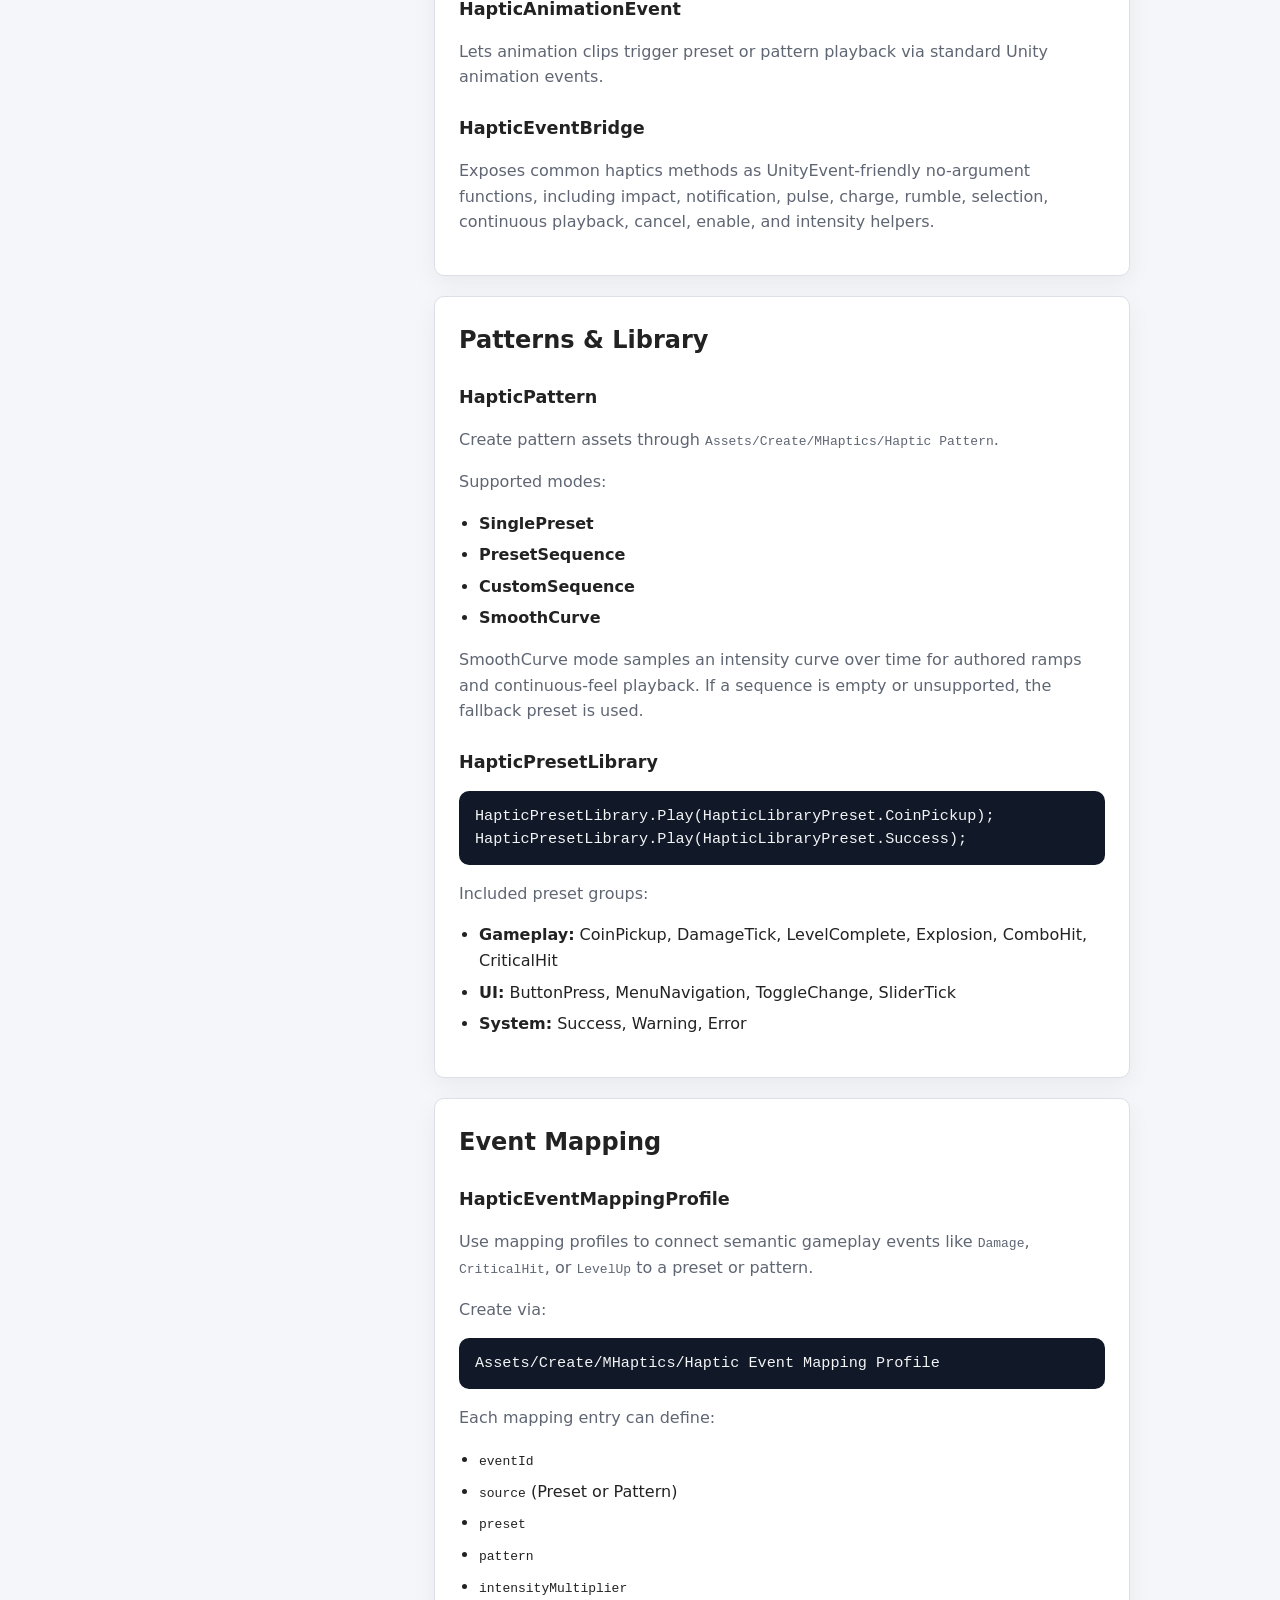
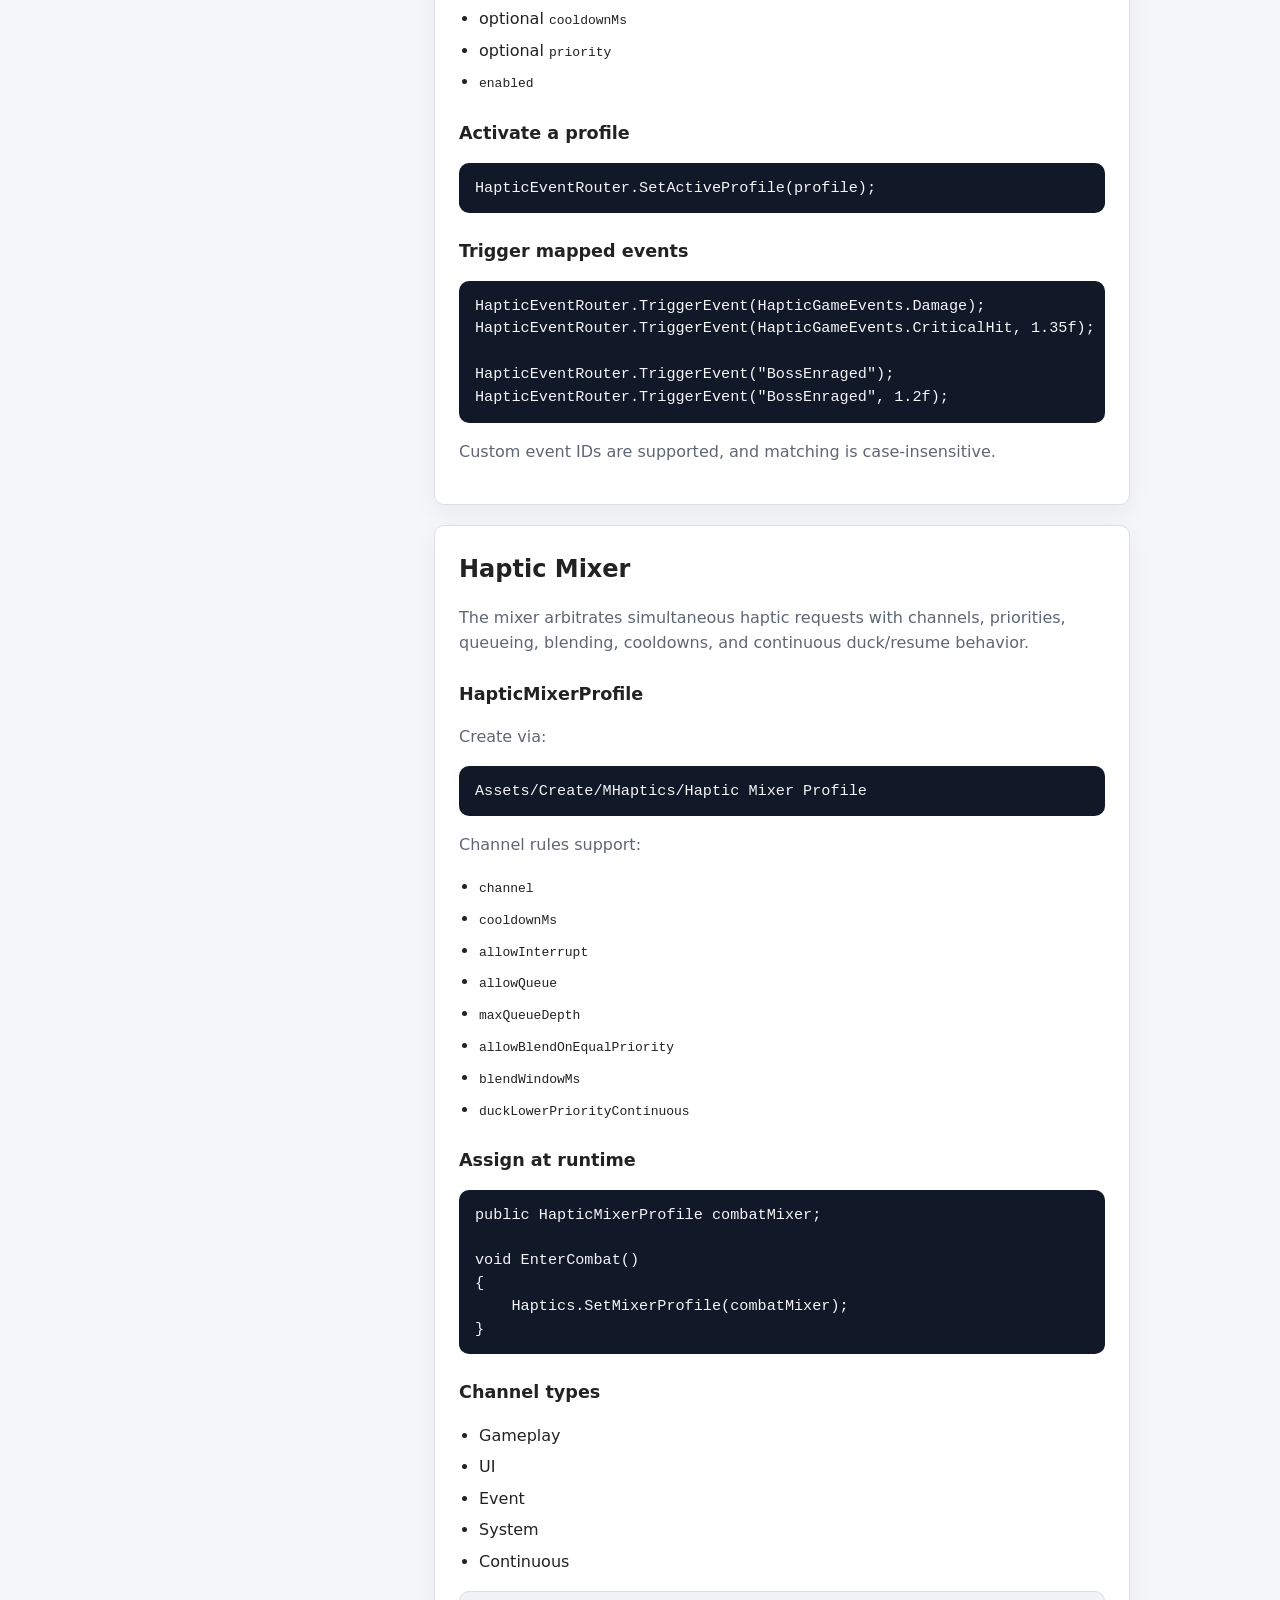
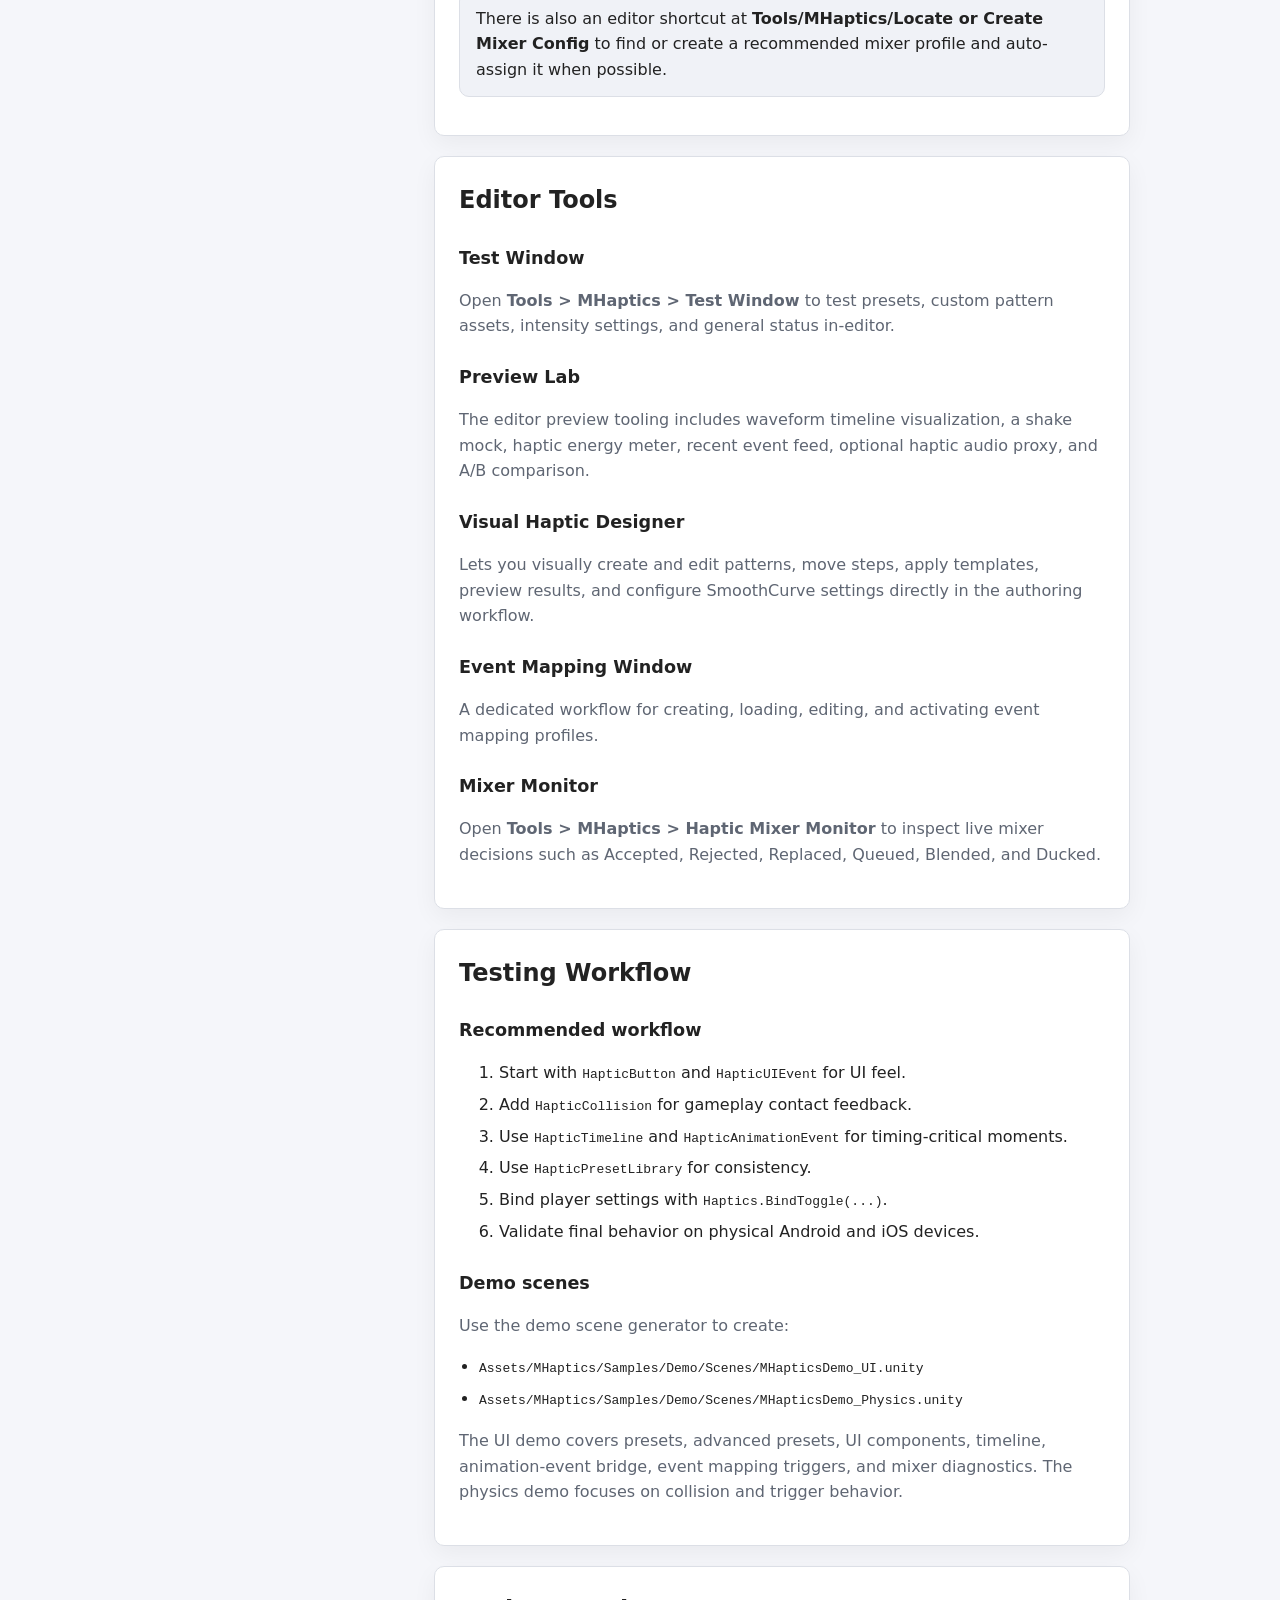
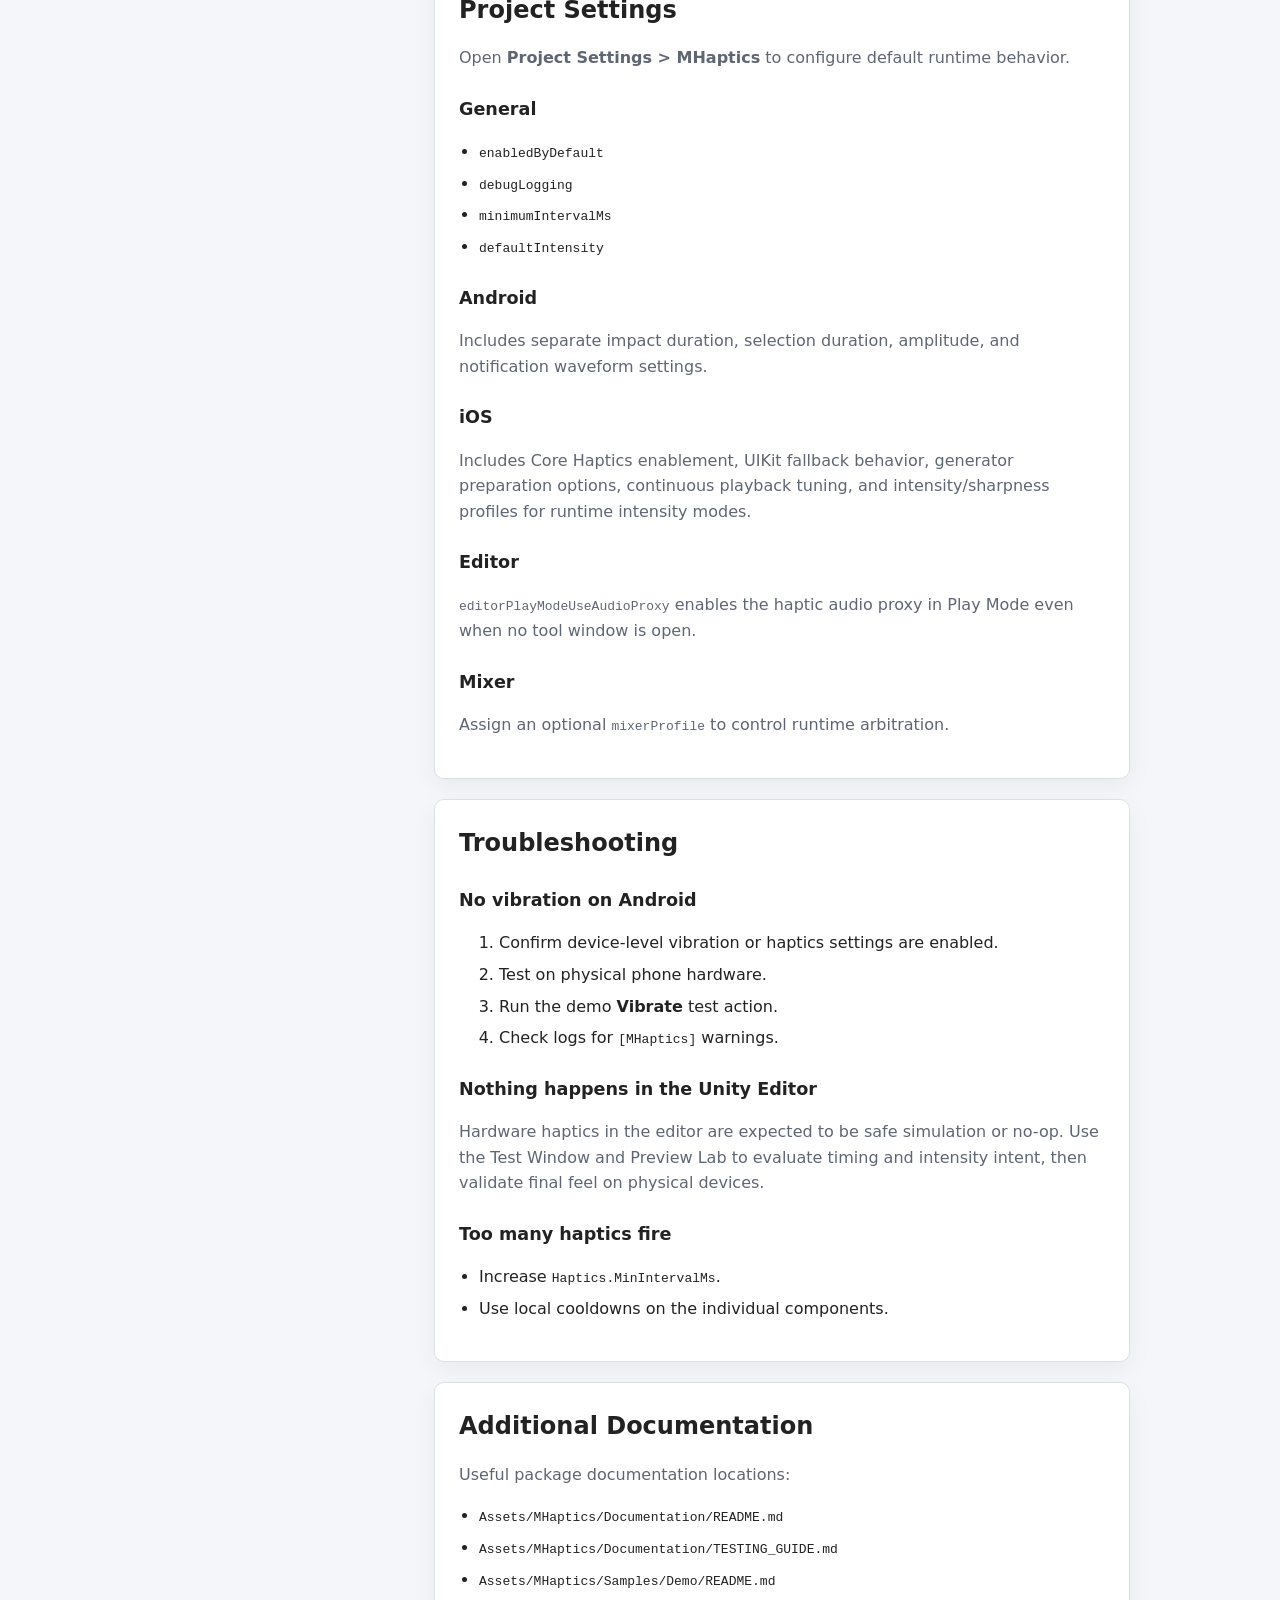
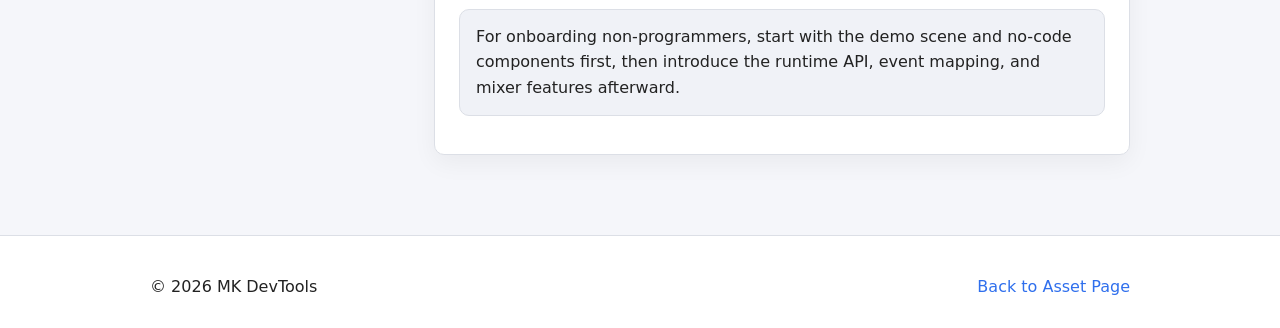
==== commit 2f74edae: "Update mobile-haptics-pro-docs.html" ====
--- a/assets/mobile-haptics-pro-docs.html
+++ b/assets/mobile-haptics-pro-docs.html
@@ -627,8 +627,6 @@
               <li><code>Assets/MHaptics/Documentation/README.md</code></li>
               <li><code>Assets/MHaptics/Documentation/TESTING_GUIDE.md</code></li>
               <li><code>Assets/MHaptics/Samples/Demo/README.md</code></li>
-              <li><code>Assets/MHaptics/Documentation/ASSET_STORE_COMPLIANCE.md</code></li>
-              <li><code>Assets/MHaptics/Documentation/CHANGELOG.md</code></li>
             </ul>
 
             <div class="callout">
